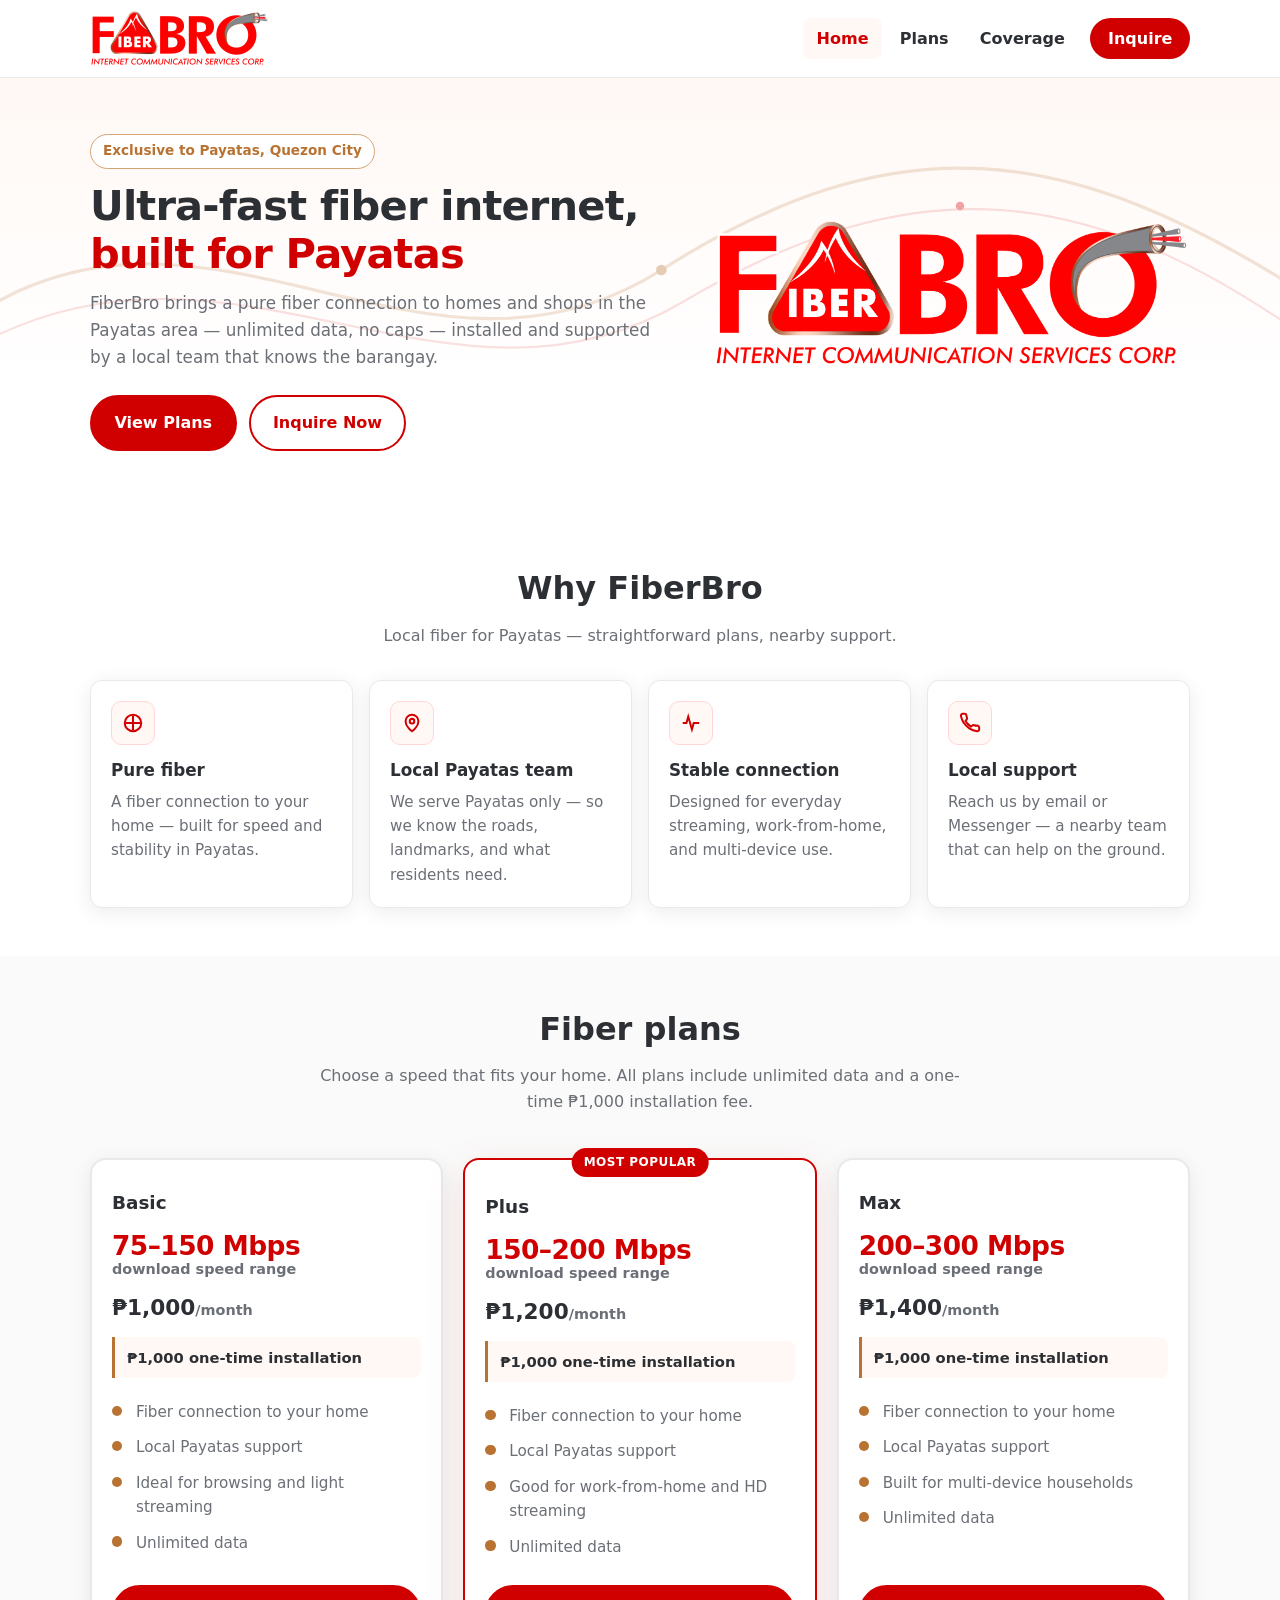
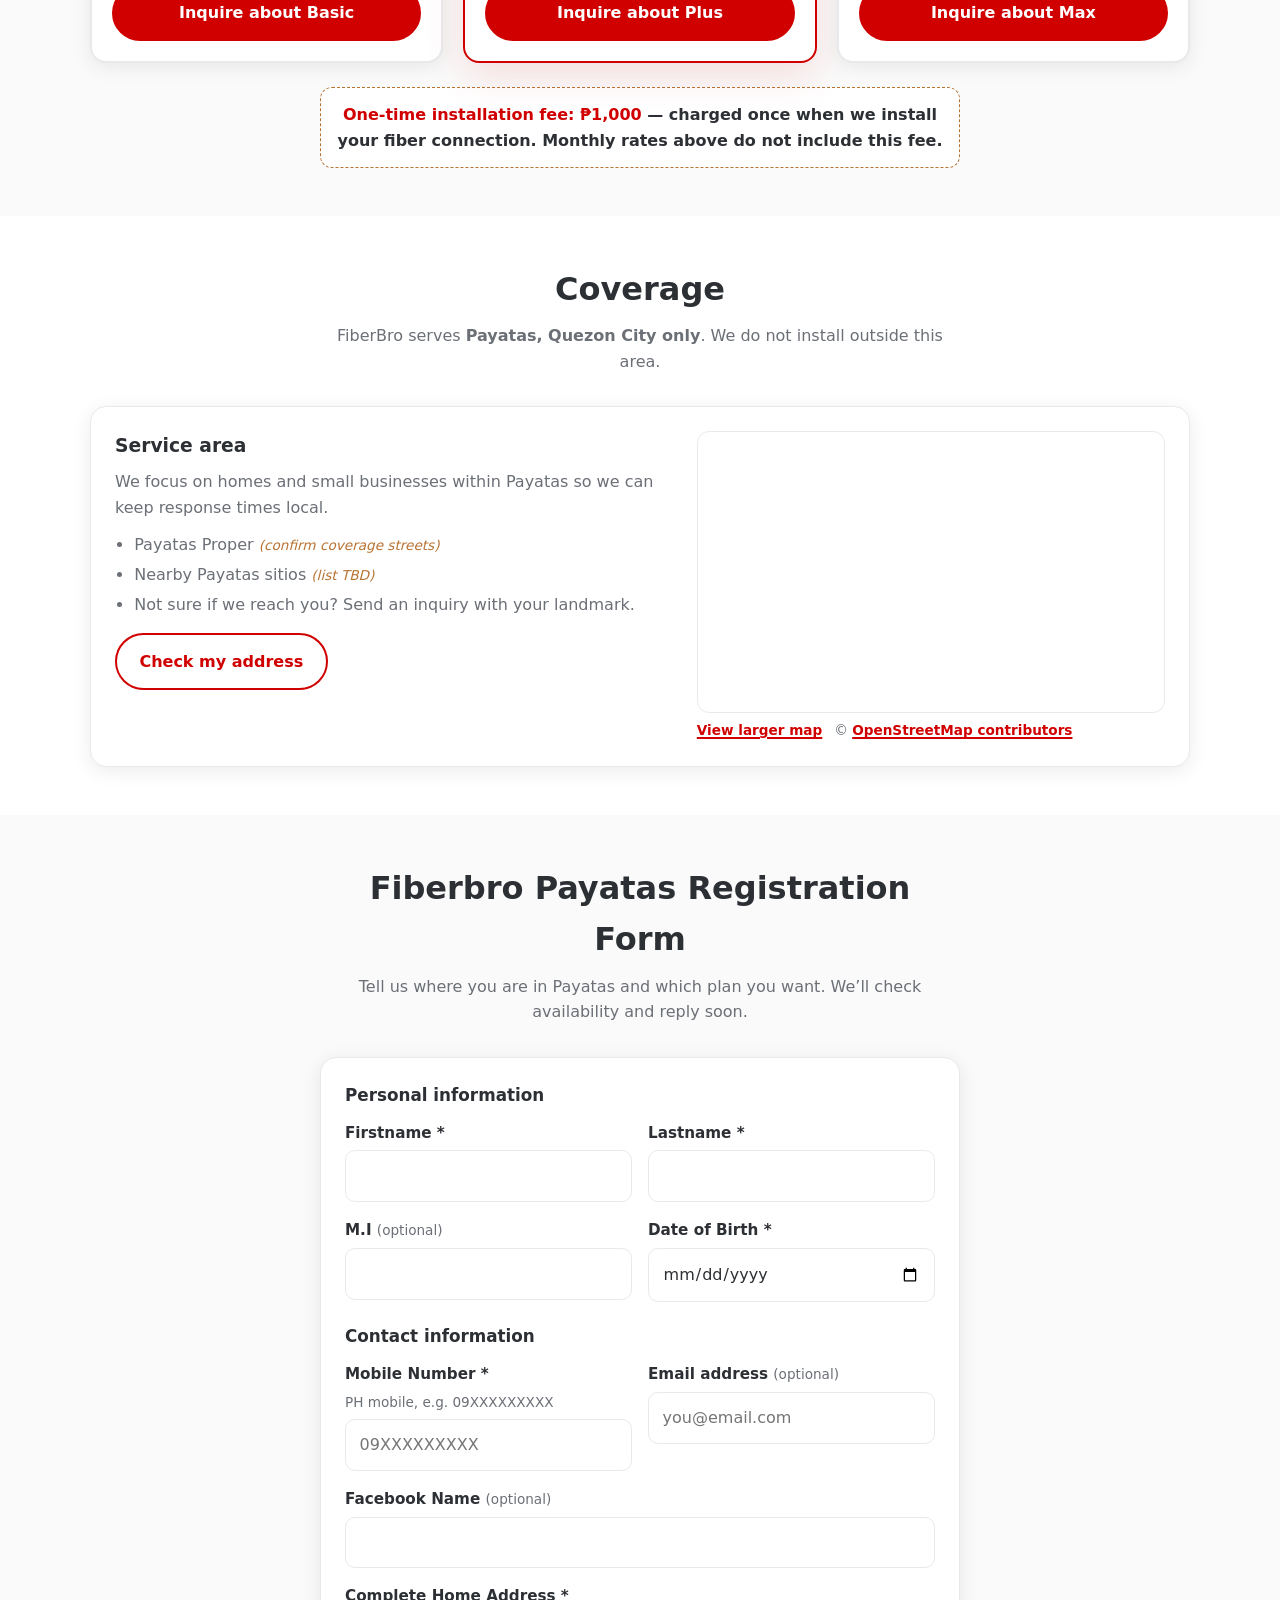
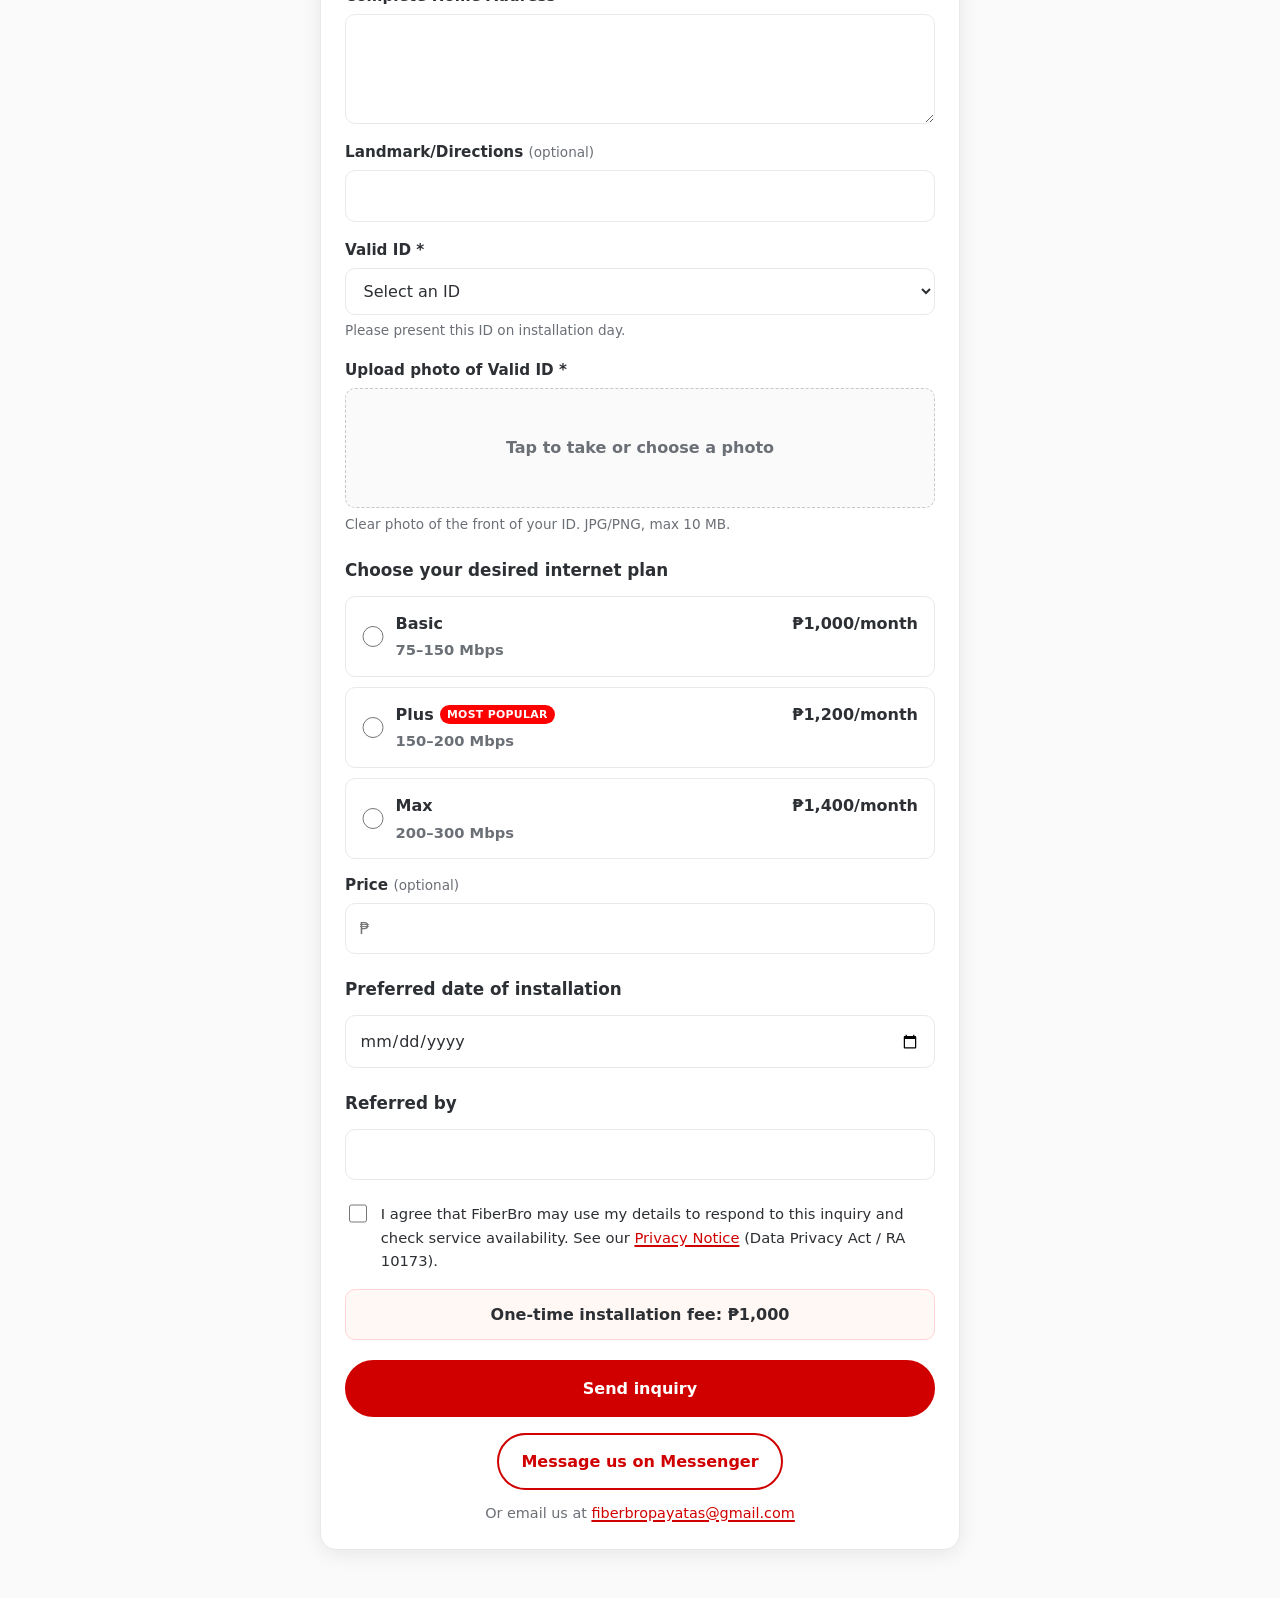
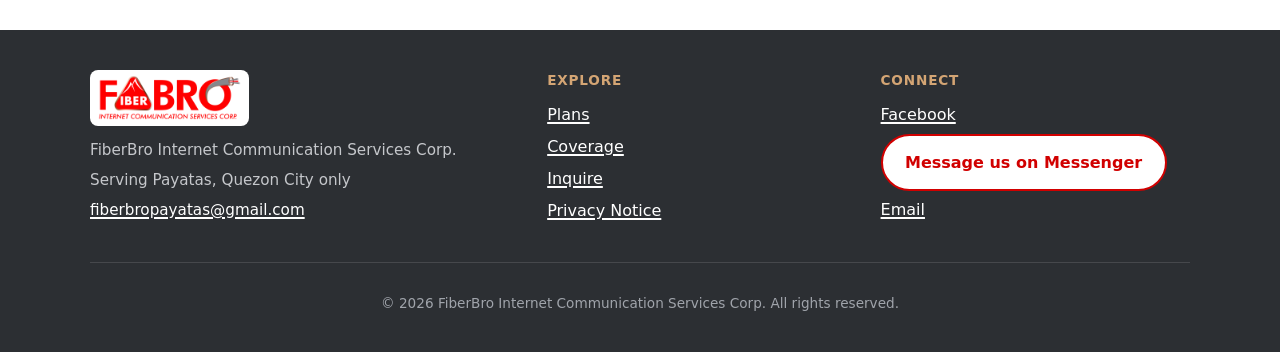
==== index.html @ 99648790 "Move change history to the bottom of the customer page Co-authored-by: fiberbropayatas <fiberbropaya" ====
<!DOCTYPE html>
<html lang="en">
<head>
  <meta charset="utf-8">
  <meta name="viewport" content="width=device-width, initial-scale=1">
  <title>FiberBro — Ultra-fast fiber internet for Payatas</title>
  <meta name="description" content="FiberBro Internet Communication Services Corp. brings fiber internet exclusively to Payatas, Quezon City. Plans from ₱1,000/month. Inquire today.">
  <meta name="theme-color" content="#D10000">
  <link rel="canonical" href="https://fiberbro.pages.dev/">
  <link rel="icon" href="/assets/img/favicon-32.png?v=20261106q" type="image/png" sizes="32x32">
  <link rel="icon" href="/assets/img/favicon-512.png?v=20261106q" type="image/png" sizes="512x512">
  <link rel="apple-touch-icon" href="/assets/img/apple-touch-icon.png?v=20261106q">

  <meta property="og:type" content="website">
  <meta property="og:site_name" content="FiberBro">
  <meta property="og:title" content="FiberBro — Ultra-fast fiber internet for Payatas">
  <meta property="og:description" content="Fiber internet exclusive to Payatas, Quezon City. Plans from ₱1,000/month plus ₱1,000 one-time installation.">
  <meta property="og:url" content="https://fiberbro.pages.dev/">
  <meta property="og:image" content="https://fiberbro.pages.dev/assets/img/og-image.png?v=20261106q">
  <meta property="og:locale" content="en_PH">
  <meta name="twitter:card" content="summary_large_image">
  <meta name="twitter:title" content="FiberBro — Fiber internet for Payatas">
  <meta name="twitter:description" content="Local fiber internet for Payatas, Quezon City. Inquire today.">
  <meta name="twitter:image" content="https://fiberbro.pages.dev/assets/img/og-image.png?v=20261106q">

  <link rel="stylesheet" href="/assets/css/styles.css?v=20261106q">

  <script type="application/ld+json">
  {
    "@context": "https://schema.org",
    "@type": "LocalBusiness",
    "name": "FiberBro Internet Communication Services Corp.",
    "alternateName": "FiberBro",
    "description": "Fiber internet provider exclusive to the Payatas area of Quezon City, Philippines.",
    "url": "https://fiberbro.pages.dev/",
    "email": "fiberbropayatas@gmail.com",
    "image": "https://fiberbro.pages.dev/assets/img/fiberbro-logo.png?v=20261106q",
    "areaServed": {
      "@type": "Place",
      "name": "Payatas, Quezon City, Philippines"
    },
    "address": {
      "@type": "PostalAddress",
      "addressLocality": "Payatas",
      "addressRegion": "Quezon City",
      "addressCountry": "PH"
    },
    "priceRange": "₱₱",
    "sameAs": [
      "https://www.facebook.com/721922910999905"
    ]
  }
  </script>
</head>
<body>
  <a class="skip-link" href="#main">Skip to content</a>

  <header class="site-header">
    <div class="container header-inner">
      <a class="logo-link" href="/" aria-label="FiberBro home">
        <picture>
          <source type="image/webp" srcset="/assets/img/fiberbro-logo-header.webp?v=20261106q">
          <img src="/assets/img/fiberbro-logo-header.png?v=20261106q" width="716" height="224" alt="FiberBro Internet Communication Services Corp.">
        </picture>
      </a>
      <button class="nav-toggle" type="button" aria-controls="site-nav" aria-expanded="false" aria-label="Open menu">
        <svg viewBox="0 0 24 24" fill="none" stroke="currentColor" stroke-width="2.5" aria-hidden="true">
          <path d="M4 6h16M4 12h16M4 18h16"/>
        </svg>
      </button>
      <nav class="site-nav" id="site-nav" aria-label="Primary">
        <ul>
          <li><a href="#home" aria-current="page">Home</a></li>
          <li><a href="#plans">Plans</a></li>
          <li><a href="#coverage">Coverage</a></li>
          <li><a class="nav-cta" href="#inquire">Inquire</a></li>
        </ul>
      </nav>
    </div>
  </header>

  <main id="main">
    <!-- HERO -->
    <section class="hero" id="home">
      <svg class="hero-fiber" viewBox="0 0 1200 400" preserveAspectRatio="none" aria-hidden="true">
        <path d="M-20 220 C 200 80, 400 320, 620 180 S 1000 60, 1220 200" fill="none" stroke="#B87333" stroke-width="3" opacity="0.55"/>
        <path d="M-20 250 C 220 120, 420 340, 640 210 S 1020 100, 1220 240" fill="none" stroke="#D10000" stroke-width="2" opacity="0.35"/>
        <circle cx="620" cy="180" r="5" fill="#B87333"/>
        <circle cx="900" cy="120" r="4" fill="#D10000"/>
      </svg>
      <div class="container hero-inner">
        <div class="hero-copy">
          <span class="badge-local">Exclusive to Payatas, Quezon City</span>
          <h1>Ultra-fast fiber internet, <span class="accent">built for Payatas</span></h1>
          <p class="hero-sub">FiberBro brings a pure fiber connection to homes and shops in the Payatas area — unlimited data, no caps — installed and supported by a local team that knows the barangay.</p>
          <div class="hero-actions">
            <a class="btn btn-primary" href="#plans">View Plans</a>
            <a class="btn btn-secondary" href="#inquire">Inquire Now</a>
          </div>
        </div>
        <div class="hero-brand">
          <picture>
            <source type="image/webp" srcset="/assets/img/fiberbro-logo.webp?v=20261106q">
            <img src="/assets/img/fiberbro-logo.png?v=20261106q" width="1600" height="501" alt="FiberBro Internet Communication Services Corp. logo">
          </picture>
        </div>
      </div>
    </section>

    <!-- WHY -->
    <section class="section" id="why" aria-labelledby="why-heading">
      <div class="container">
        <div class="section-head">
          <h2 id="why-heading">Why FiberBro</h2>
          <p>Local fiber for Payatas — straightforward plans, nearby support.</p>
        </div>
        <div class="why-grid">
          <article class="why-card">
            <div class="why-icon" aria-hidden="true">
              <svg width="22" height="22" viewBox="0 0 24 24" fill="none" stroke="currentColor" stroke-width="2.2"><path d="M4 12h16M12 4v16"/><circle cx="12" cy="12" r="9"/></svg>
            </div>
            <h3>Pure fiber</h3>
            <p>A fiber connection to your home — built for speed and stability in Payatas.</p>
          </article>
          <article class="why-card">
            <div class="why-icon" aria-hidden="true">
              <svg width="22" height="22" viewBox="0 0 24 24" fill="none" stroke="currentColor" stroke-width="2.2"><path d="M12 21s-7-4.5-7-11a7 7 0 0 1 14 0c0 6.5-7 11-7 11z"/><circle cx="12" cy="10" r="2.5"/></svg>
            </div>
            <h3>Local Payatas team</h3>
            <p>We serve Payatas only — so we know the roads, landmarks, and what residents need.</p>
          </article>
          <article class="why-card">
            <div class="why-icon" aria-hidden="true">
              <svg width="22" height="22" viewBox="0 0 24 24" fill="none" stroke="currentColor" stroke-width="2.2"><path d="M3 12h4l2-7 4 14 2-7h6"/></svg>
            </div>
            <h3>Stable connection</h3>
            <p>Designed for everyday streaming, work-from-home, and multi-device use.</p>
          </article>
          <article class="why-card">
            <div class="why-icon" aria-hidden="true">
              <svg width="22" height="22" viewBox="0 0 24 24" fill="none" stroke="currentColor" stroke-width="2.2"><path d="M22 16.9v2a2 2 0 0 1-2.2 2 19.8 19.8 0 0 1-8.6-3.1 19.5 19.5 0 0 1-6-6A19.8 19.8 0 0 1 2.1 4.2 2 2 0 0 1 4.1 2h2a2 2 0 0 1 2 1.7c.1.9.3 1.8.6 2.6a2 2 0 0 1-.5 2.1L7.1 9.9a16 16 0 0 0 6 6l1.5-1.1a2 2 0 0 1 2.1-.4c.8.3 1.7.5 2.6.6A2 2 0 0 1 22 16.9z"/></svg>
            </div>
            <h3>Local support</h3>
            <p>Reach us by email or Messenger — a nearby team that can help on the ground.</p>
          </article>
        </div>
      </div>
    </section>

    <!-- PLANS -->
    <section class="section section-alt" id="plans" aria-labelledby="plans-heading">
      <div class="container">
        <div class="section-head">
          <h2 id="plans-heading">Fiber plans</h2>
          <p>Choose a speed that fits your home. All plans include unlimited data and a one-time ₱1,000 installation fee.</p>
        </div>
        <div class="plans-grid" id="plans-grid">
          <!-- Filled by assets/js/main.js from the PLANS config block -->
          <noscript>
            <article class="plan-card">
              <h3 class="plan-name">Basic</h3>
              <p class="plan-speed">75–150 Mbps</p>
              <p class="plan-price">₱1,000<small>/month</small></p>
              <p class="plan-install">₱1,000 one-time installation</p>
              <ul class="plan-features"><li>Unlimited data</li></ul>
            </article>
            <article class="plan-card popular">
              <span class="plan-badge">Most Popular</span>
              <h3 class="plan-name">Plus</h3>
              <p class="plan-speed">150–200 Mbps</p>
              <p class="plan-price">₱1,200<small>/month</small></p>
              <p class="plan-install">₱1,000 one-time installation</p>
              <ul class="plan-features"><li>Unlimited data</li></ul>
            </article>
            <article class="plan-card">
              <h3 class="plan-name">Max</h3>
              <p class="plan-speed">200–300 Mbps</p>
              <p class="plan-price">₱1,400<small>/month</small></p>
              <p class="plan-install">₱1,000 one-time installation</p>
              <ul class="plan-features"><li>Unlimited data</li></ul>
            </article>
          </noscript>
        </div>
        <p class="plans-note">
          <strong>One-time installation fee: ₱1,000</strong> — charged once when we install your fiber connection. Monthly rates above do not include this fee.
        </p>
      </div>
    </section>

    <!-- COVERAGE -->
    <section class="section" id="coverage" aria-labelledby="coverage-heading">
      <div class="container">
        <div class="section-head">
          <h2 id="coverage-heading">Coverage</h2>
          <p>FiberBro serves <strong>Payatas, Quezon City only</strong>. We do not install outside this area.</p>
        </div>
        <div class="coverage-box">
          <div>
            <h3 style="margin:0 0 0.5rem;font-weight:800;">Service area</h3>
            <p style="margin:0;color:var(--gray);">We focus on homes and small businesses within Payatas so we can keep response times local.</p>
            <ul class="area-list">
              <!-- TODO(owner): replace with confirmed sitios / streets / landmarks -->
              <li>Payatas Proper <span class="todo-note">(confirm coverage streets)</span></li>
              <li>Nearby Payatas sitios <span class="todo-note">(list TBD)</span></li>
              <li>Not sure if we reach you? Send an inquiry with your landmark.</li>
            </ul>
            <p style="margin:1rem 0 0;"><a class="btn btn-secondary" href="#inquire">Check my address</a></p>
          </div>
          <figure class="coverage-map">
            <div class="coverage-map-frame">
              <iframe
                title="Map of Payatas, Quezon City"
                src="https://www.openstreetmap.org/export/embed.html?bbox=121.085%2C14.690%2C121.125%2C14.730&layer=mapnik&marker=14.710%2C121.105"
                loading="lazy"
                referrerpolicy="no-referrer-when-downgrade"></iframe>
            </div>
            <figcaption>
              <a href="https://www.openstreetmap.org/?mlat=14.710&mlon=121.105#map=15/14.710/121.105" target="_blank" rel="noopener">View larger map</a>
              <span>© <a href="https://www.openstreetmap.org/copyright" target="_blank" rel="noopener">OpenStreetMap contributors</a></span>
            </figcaption>
          </figure>
        </div>
      </div>
    </section>

    <!-- INQUIRE -->
    <section class="section section-alt inquire" id="inquire" aria-labelledby="inquire-heading">
      <div class="container">
        <div class="section-head">
          <h2 id="inquire-heading">Fiberbro Payatas Registration Form</h2>
          <p>Tell us where you are in Payatas and which plan you want. We’ll check availability and reply soon.</p>
        </div>
        <div class="form-card">
          <form id="inquiry-form" action="https://script.google.com/macros/s/AKfycbwY9a5oRCCG_ztClnLn6Ku4N1fawzALZQV2_Q4sDhUvzRsw-Ha6EFGnObvB1Zu9SpQLBA/exec" method="POST">
            <input type="hidden" name="installation_fee" id="installation_fee" value="₱1,000 one-time">

            <div class="form-section">
              <h3>Personal information</h3>
              <div class="form-grid two">
                <div class="field">
                  <label for="firstName">Firstname <span aria-hidden="true">*</span></label>
                  <input id="firstName" name="firstName" type="text" required autocomplete="given-name">
                </div>
                <div class="field">
                  <label for="lastName">Lastname <span aria-hidden="true">*</span></label>
                  <input id="lastName" name="lastName" type="text" required autocomplete="family-name">
                </div>
                <div class="field">
                  <label for="middleInitial">M.I <span class="hint">(optional)</span></label>
                  <input id="middleInitial" name="middleInitial" type="text" maxlength="2" autocomplete="additional-name">
                </div>
                <div class="field">
                  <label for="birthDate">Date of Birth <span aria-hidden="true">*</span></label>
                  <input id="birthDate" name="birthDate" type="date" required autocomplete="bday">
                </div>
              </div>
            </div>

            <div class="form-section">
              <h3>Contact information</h3>
              <div class="form-grid">
                <div class="form-grid two">
                  <div class="field">
                    <label for="phone">Mobile Number <span aria-hidden="true">*</span></label>
                    <span class="hint" id="mobile-hint">PH mobile, e.g. 09XXXXXXXXX</span>
                    <input id="phone" name="phone" type="tel" required inputmode="tel"
                           autocomplete="tel-national" placeholder="09XXXXXXXXX"
                           pattern="^09\d{9}$" aria-describedby="mobile-hint">
                  </div>
                  <div class="field">
                    <label for="email">Email address <span class="hint">(optional)</span></label>
                    <input id="email" name="email" type="email" autocomplete="email" placeholder="you@email.com">
                  </div>
                </div>
                <div class="field">
                  <label for="facebookName">Facebook Name <span class="hint">(optional)</span></label>
                  <input id="facebookName" name="facebookName" type="text" autocomplete="off">
                </div>
                <div class="field">
                  <label for="address">Complete Home Address <span aria-hidden="true">*</span></label>
                  <textarea id="address" name="address" required autocomplete="street-address"></textarea>
                </div>
                <div class="field">
                  <label for="landmark">Landmark/Directions <span class="hint">(optional)</span></label>
                  <input id="landmark" name="landmark" type="text">
                </div>
                <div class="field">
                  <label for="validId">Valid ID <span aria-hidden="true">*</span></label>
                  <select id="validId" name="validId" required aria-describedby="valid-id-note">
                    <option value="" selected>Select an ID</option>
                    <option>UMID</option>
                    <option>Driver's License</option>
                    <option>Passport</option>
                    <option>PhilSys National ID</option>
                    <option>Postal ID</option>
                    <option>Voter's ID</option>
                    <option>PRC ID</option>
                    <option>SSS ID</option>
                    <option>Senior Citizen ID</option>
                    <option>Other</option>
                  </select>
                  <span class="hint" id="valid-id-note">Please present this ID on installation day.</span>
                </div>
                <div class="field">
                  <label for="idPhoto">Upload photo of Valid ID <span aria-hidden="true">*</span></label>
                  <div class="id-drop" id="id-drop">
                    <input id="idPhoto" name="idPhoto" type="file" accept="image/*" capture="environment" required aria-describedby="id-photo-note">
                    <span class="id-drop-empty">Tap to take or choose a photo</span>
                    <span class="id-drop-picked" id="id-photo-picked" hidden>
                      <img id="id-photo-preview" alt="Preview of your valid ID" width="72" height="72">
                      <button type="button" class="id-upload-change" id="id-photo-change">Change</button>
                    </span>
                  </div>
                  <span class="hint" id="id-photo-note">Clear photo of the front of your ID. JPG/PNG, max 10 MB.</span>
                </div>
              </div>
            </div>

            <div class="form-section">
              <h3 id="plan-legend">Choose your desired internet plan</h3>
              <div class="plan-options" role="radiogroup" aria-labelledby="plan-legend">
                <label class="plan-option">
                  <input type="radio" name="plan" value="75–150 Mbps ₱1,000/month" data-plan-id="basic" required>
                  <span class="plan-option-copy">
                    <span class="plan-option-top">
                      <span class="plan-option-name">Basic</span>
                      <span class="plan-option-price">₱1,000/month</span>
                    </span>
                    <span class="plan-option-speed">75–150 Mbps</span>
                  </span>
                </label>
                <label class="plan-option">
                  <input type="radio" name="plan" value="150–200 Mbps ₱1,200/month" data-plan-id="plus" required>
                  <span class="plan-option-copy">
                    <span class="plan-option-top">
                      <span class="plan-option-name">Plus <span class="plan-option-tag">Most Popular</span></span>
                      <span class="plan-option-price">₱1,200/month</span>
                    </span>
                    <span class="plan-option-speed">150–200 Mbps</span>
                  </span>
                </label>
                <label class="plan-option">
                  <input type="radio" name="plan" value="200–300 Mbps ₱1,400/month" data-plan-id="max" required>
                  <span class="plan-option-copy">
                    <span class="plan-option-top">
                      <span class="plan-option-name">Max</span>
                      <span class="plan-option-price">₱1,400/month</span>
                    </span>
                    <span class="plan-option-speed">200–300 Mbps</span>
                  </span>
                </label>
              </div>
              <div class="form-grid" style="margin-top:0.85rem;">
                <div class="field">
                  <label for="price">Price <span class="hint">(optional)</span></label>
                  <input id="price" name="price" type="number" min="0" step="0.01" placeholder="₱" inputmode="decimal">
                </div>
              </div>
            </div>

            <div class="form-section">
              <h3 id="install-date-legend">Preferred date of installation</h3>
              <div class="field">
                <input id="installDate" name="installDate" type="date" required aria-labelledby="install-date-legend">
              </div>
            </div>

            <div class="form-section">
              <h3 id="referred-by-legend">Referred by</h3>
              <div class="field">
                <input id="referredBy" name="referredBy" type="text" aria-labelledby="referred-by-legend">
              </div>
            </div>

            <div class="consent">
              <input id="consent" name="consent" type="checkbox" value="yes" required>
              <label for="consent">
                I agree that FiberBro may use my details to respond to this inquiry and check service availability.
                See our <a href="/privacy.html">Privacy Notice</a> (Data Privacy Act / RA 10173).
              </label>
            </div>

            <p class="install-fee-note" style="margin-top:1rem;">One-time installation fee: ₱1,000</p>

            <div style="margin-top:1.25rem;">
              <button class="btn btn-primary btn-block" type="submit">Send inquiry</button>
            </div>
            <div id="form-status" class="form-status" role="status" tabindex="-1" hidden></div>
          </form>
          <p style="margin:1rem 0 0;text-align:center;">
            <a class="btn btn-secondary" href="https://m.me/721922910999905" target="_blank" rel="noopener">Message us on Messenger</a>
          </p>
          <p style="margin:0.75rem 0 0;text-align:center;color:var(--gray);font-size:0.9rem;">
            Or email us at <a href="mailto:fiberbropayatas@gmail.com">fiberbropayatas@gmail.com</a>
          </p>
        </div>
      </div>
    </section>
  </main>

  <footer class="site-footer">
    <div class="container footer-grid">
      <div class="footer-brand">
        <picture>
          <source type="image/webp" srcset="/assets/img/fiberbro-logo-header.webp?v=20261106q">
          <img src="/assets/img/fiberbro-logo-header.png?v=20261106q" width="716" height="224" alt="FiberBro">
        </picture>
        <p>FiberBro Internet Communication Services Corp.</p>
        <p>Serving Payatas, Quezon City only</p>
        <p><a href="mailto:fiberbropayatas@gmail.com">fiberbropayatas@gmail.com</a></p>
      </div>
      <div class="footer-col">
        <h3>Explore</h3>
        <ul>
          <li><a href="#plans">Plans</a></li>
          <li><a href="#coverage">Coverage</a></li>
          <li><a href="#inquire">Inquire</a></li>
          <li><a href="/privacy.html">Privacy Notice</a></li>
        </ul>
      </div>
      <div class="footer-col">
        <h3>Connect</h3>
        <ul>
          <li><a href="https://www.facebook.com/721922910999905" target="_blank" rel="noopener">Facebook</a></li>
          <li><a class="btn btn-secondary" href="https://m.me/721922910999905" target="_blank" rel="noopener">Message us on Messenger</a></li>
          <li><a href="mailto:fiberbropayatas@gmail.com">Email</a></li>
        </ul>
      </div>
    </div>
    <div class="container footer-bottom">
      <p>© <span id="year">2026</span> FiberBro Internet Communication Services Corp. All rights reserved.</p>
    </div>
  </footer>

  <script src="/admin/config.js?v=20261106q"></script>
  <script src="/assets/js/main.js?v=20261106q" defer></script>
</body>
</html>
---- assets/css/styles.css ----
/* FiberBro — brand styles (mobile-first) */
:root {
  --red: #FF0000;
  --red-deep: #D10000;
  --red-dark: #A80000;
  --copper: #B87333;
  --copper-light: #D4A574;
  --gray: #6B6F76;
  --gray-light: #E8E9EB;
  --gray-dark: #2C2F33;
  --bg: #FFFFFF;
  --bg-soft: #FAFAFA;
  --bg-warm: #FFF8F5;
  --focus: #D10000;
  --radius: 12px;
  --shadow: 0 4px 20px rgba(0, 0, 0, 0.08);
  --shadow-lg: 0 12px 40px rgba(209, 0, 0, 0.12);
  --font: "Segoe UI", system-ui, -apple-system, BlinkMacSystemFont, "Helvetica Neue", Arial, sans-serif;
  --max: 1100px;
  --header-h: 72px;
}

*, *::before, *::after { box-sizing: border-box; }
html { scroll-behavior: smooth; }
@media (prefers-reduced-motion: reduce) {
  html { scroll-behavior: auto; }
  *, *::before, *::after { animation-duration: 0.01ms !important; transition-duration: 0.01ms !important; }
}

body {
  margin: 0;
  font-family: var(--font);
  font-size: 1rem;
  line-height: 1.6;
  color: var(--gray-dark);
  background: var(--bg);
  -webkit-font-smoothing: antialiased;
}

img { max-width: 100%; height: auto; display: block; }
a { color: var(--red-deep); text-decoration-thickness: 1.5px; text-underline-offset: 2px; }
a:hover { color: var(--red-dark); }
a:focus-visible, button:focus-visible, input:focus-visible, select:focus-visible, textarea:focus-visible {
  outline: 3px solid var(--focus);
  outline-offset: 2px;
}

.skip-link {
  position: absolute;
  left: -9999px;
  top: 0;
  background: var(--red-deep);
  color: #fff;
  padding: 0.75rem 1rem;
  z-index: 1000;
}
.skip-link:focus { left: 0.5rem; top: 0.5rem; }

.container {
  width: min(100% - 2rem, var(--max));
  margin-inline: auto;
}

/* Header */
.site-header {
  position: sticky;
  top: 0;
  z-index: 100;
  background: rgba(255, 255, 255, 0.95);
  backdrop-filter: blur(8px);
  border-bottom: 1px solid var(--gray-light);
  min-height: var(--header-h);
}
.header-inner {
  display: flex;
  align-items: center;
  justify-content: space-between;
  gap: 1rem;
  padding: 0.65rem 0;
}
.logo-link { display: flex; align-items: center; text-decoration: none; }
.logo-link img { height: 48px; width: auto; }
.nav-toggle {
  display: inline-flex;
  align-items: center;
  justify-content: center;
  width: 44px;
  height: 44px;
  border: 2px solid var(--gray-light);
  border-radius: 8px;
  background: #fff;
  cursor: pointer;
  color: var(--gray-dark);
}
.nav-toggle[aria-expanded="true"] { border-color: var(--red-deep); color: var(--red-deep); }
.nav-toggle svg { width: 22px; height: 22px; }
.site-nav {
  display: none;
  position: absolute;
  left: 0;
  right: 0;
  top: 100%;
  background: #fff;
  border-bottom: 1px solid var(--gray-light);
  box-shadow: var(--shadow);
  padding: 0.75rem 1rem 1rem;
}
.site-nav.is-open { display: block; }
.site-nav ul {
  list-style: none;
  margin: 0;
  padding: 0;
  display: flex;
  flex-direction: column;
  gap: 0.25rem;
}
.site-nav a {
  display: block;
  padding: 0.75rem 1rem;
  color: var(--gray-dark);
  text-decoration: none;
  font-weight: 600;
  border-radius: 8px;
}
.site-nav a:hover, .site-nav a[aria-current="page"] {
  background: var(--bg-warm);
  color: var(--red-deep);
}
.nav-cta {
  background: var(--red-deep) !important;
  color: #fff !important;
  text-align: center;
  margin-top: 0.35rem;
}
.nav-cta:hover { background: var(--red-dark) !important; }

@media (min-width: 768px) {
  .nav-toggle { display: none; }
  .site-nav {
    display: block;
    position: static;
    box-shadow: none;
    border: none;
    padding: 0;
    background: transparent;
  }
  .site-nav ul {
    flex-direction: row;
    align-items: center;
    gap: 0.25rem;
  }
  .site-nav a { padding: 0.5rem 0.85rem; }
  .nav-cta { margin-top: 0; margin-left: 0.5rem; padding-inline: 1.1rem !important; border-radius: 999px !important; }
  .logo-link img { height: 56px; }
}

/* Buttons */
.btn {
  display: inline-flex;
  align-items: center;
  justify-content: center;
  gap: 0.4rem;
  padding: 0.85rem 1.4rem;
  font: inherit;
  font-weight: 700;
  border-radius: 999px;
  border: 2px solid transparent;
  cursor: pointer;
  text-decoration: none;
  transition: background 0.15s, color 0.15s, border-color 0.15s, transform 0.15s;
}
.btn:active { transform: translateY(1px); }
.btn-primary {
  background: var(--red-deep);
  color: #fff;
  border-color: var(--red-deep);
}
.btn-primary:hover { background: var(--red-dark); border-color: var(--red-dark); color: #fff; }
.btn-secondary {
  background: #fff;
  color: var(--red-deep);
  border-color: var(--red-deep);
}
.btn-secondary:hover { background: var(--bg-warm); color: var(--red-dark); }
.btn-block { width: 100%; }

/* Hero */
.hero {
  position: relative;
  padding: 2.5rem 0 3rem;
  background:
    linear-gradient(180deg, var(--bg-warm) 0%, #fff 70%);
  overflow: hidden;
}
.hero-fiber {
  position: absolute;
  inset: 0;
  pointer-events: none;
  opacity: 0.35;
}
.hero-inner {
  position: relative;
  display: grid;
  gap: 1.75rem;
  align-items: center;
}
.hero-brand {
  max-width: 420px;
  margin-inline: auto;
}
.hero-copy h1 {
  margin: 0 0 0.75rem;
  font-size: clamp(1.75rem, 5vw, 2.6rem);
  line-height: 1.15;
  font-weight: 800;
  color: var(--gray-dark);
  letter-spacing: -0.02em;
}
.hero-copy h1 .accent { color: var(--red-deep); }
.hero-sub {
  margin: 0 0 1.5rem;
  font-size: 1.05rem;
  color: var(--gray);
  max-width: 36rem;
}
.hero-actions {
  display: flex;
  flex-wrap: wrap;
  gap: 0.75rem;
}
.badge-local {
  display: inline-flex;
  align-items: center;
  gap: 0.4rem;
  margin-bottom: 0.85rem;
  padding: 0.35rem 0.75rem;
  background: #fff;
  border: 1px solid var(--copper-light);
  color: var(--copper);
  border-radius: 999px;
  font-size: 0.85rem;
  font-weight: 700;
}
@media (min-width: 860px) {
  .hero { padding: 3.5rem 0 4rem; }
  .hero-inner { grid-template-columns: 1.1fr 0.9fr; gap: 2.5rem; }
  .hero-brand { margin: 0; max-width: none; }
}

/* Why */
.section { padding: 3rem 0; }
.section-alt { background: var(--bg-soft); }
.section-head {
  text-align: center;
  max-width: 40rem;
  margin: 0 auto 2rem;
}
.section-head h2 {
  margin: 0 0 0.5rem;
  font-size: clamp(1.5rem, 3.5vw, 2rem);
  font-weight: 800;
  color: var(--gray-dark);
}
.section-head p { margin: 0; color: var(--gray); }
.why-grid {
  display: grid;
  gap: 1rem;
  grid-template-columns: 1fr;
}
@media (min-width: 640px) { .why-grid { grid-template-columns: 1fr 1fr; } }
@media (min-width: 900px) { .why-grid { grid-template-columns: repeat(4, 1fr); } }
.why-card {
  background: #fff;
  border: 1px solid var(--gray-light);
  border-radius: var(--radius);
  padding: 1.25rem;
  box-shadow: var(--shadow);
}
.why-icon {
  width: 44px;
  height: 44px;
  border-radius: 10px;
  background: var(--bg-warm);
  color: var(--red-deep);
  display: grid;
  place-items: center;
  margin-bottom: 0.75rem;
  border: 1px solid #ffd5d5;
}
.why-card h3 {
  margin: 0 0 0.35rem;
  font-size: 1.05rem;
  font-weight: 800;
}
.why-card p { margin: 0; color: var(--gray); font-size: 0.95rem; }

/* Plans */
.plans-grid {
  display: grid;
  gap: 1.25rem;
  grid-template-columns: 1fr;
  padding-top: 0.75rem;
}
@media (min-width: 760px) { .plans-grid { grid-template-columns: repeat(3, 1fr); align-items: stretch; } }
.plan-card {
  position: relative;
  background: #fff;
  border: 2px solid var(--gray-light);
  border-radius: 16px;
  padding: 1.5rem 1.25rem 1.25rem;
  display: flex;
  flex-direction: column;
  gap: 0.75rem;
  box-shadow: var(--shadow);
}
.plan-card.popular {
  border-color: var(--red-deep);
  box-shadow: var(--shadow-lg);
  padding-top: 1.75rem;
}
.plan-badge {
  position: absolute;
  top: -12px;
  left: 50%;
  transform: translateX(-50%);
  background: var(--red-deep);
  color: #fff;
  font-size: 0.75rem;
  font-weight: 800;
  letter-spacing: 0.04em;
  text-transform: uppercase;
  padding: 0.3rem 0.75rem;
  border-radius: 999px;
  white-space: nowrap;
}
.plan-name {
  margin: 0.25rem 0 0;
  font-size: 1.15rem;
  font-weight: 800;
  color: var(--gray-dark);
}
.plan-speed {
  margin: 0;
  font-size: 1.65rem;
  font-weight: 900;
  color: var(--red-deep);
  letter-spacing: -0.02em;
  line-height: 1.2;
}
.plan-speed span { display: block; font-size: 0.9rem; font-weight: 600; color: var(--gray); letter-spacing: 0; }
.plan-price {
  margin: 0;
  font-size: 1.35rem;
  font-weight: 800;
}
.plan-price small { font-size: 0.9rem; font-weight: 600; color: var(--gray); }
.plan-install {
  margin: 0;
  padding: 0.55rem 0.75rem;
  background: var(--bg-warm);
  border-left: 3px solid var(--copper);
  border-radius: 0 8px 8px 0;
  font-size: 0.92rem;
  font-weight: 700;
  color: var(--gray-dark);
}
.plan-features {
  margin: 0.25rem 0 0.5rem;
  padding: 0;
  list-style: none;
  flex: 1;
}
.plan-features li {
  position: relative;
  padding: 0.35rem 0 0.35rem 1.5rem;
  color: var(--gray);
  font-size: 0.95rem;
}
.plan-features li::before {
  content: "";
  position: absolute;
  left: 0;
  top: 0.7rem;
  width: 0.65rem;
  height: 0.65rem;
  border-radius: 50%;
  background: var(--copper);
}
.plans-note {
  margin: 1.5rem auto 0;
  max-width: 40rem;
  text-align: center;
  padding: 0.85rem 1rem;
  background: #fff;
  border: 1px dashed var(--copper);
  border-radius: var(--radius);
  color: var(--gray-dark);
  font-weight: 600;
}
.plans-note strong { color: var(--red-deep); }

/* Coverage */
.coverage-box {
  background: #fff;
  border: 1px solid var(--gray-light);
  border-radius: 16px;
  padding: 1.5rem;
  box-shadow: var(--shadow);
  display: grid;
  gap: 1.25rem;
}
@media (min-width: 720px) {
  .coverage-box { grid-template-columns: 1.2fr 1fr; align-items: start; }
}
.coverage-map { margin: 0; }
.coverage-map-frame {
  min-height: 240px;
  border-radius: 12px;
  border: 1px solid var(--gray-light);
  overflow: hidden;
}
.coverage-map iframe {
  display: block;
  width: 100%;
  height: 240px;
  min-height: 240px;
  border: 0;
}
@media (min-width: 720px) {
  .coverage-map-frame { min-height: 280px; }
  .coverage-map iframe { height: 280px; min-height: 280px; }
}
.coverage-map figcaption {
  display: flex;
  flex-wrap: wrap;
  gap: 0.35rem 0.75rem;
  margin-top: 0.45rem;
  font-size: 0.85rem;
  color: var(--gray);
}
.coverage-map figcaption a { font-weight: 600; }
.area-list {
  margin: 0.75rem 0 0;
  padding-left: 1.2rem;
  color: var(--gray);
}
.area-list li { margin: 0.25rem 0; }
.todo-note {
  font-size: 0.85rem;
  color: var(--copper);
  font-style: italic;
}

/* Form */
.inquire {
  scroll-margin-top: calc(var(--header-h) + 1rem);
}
.form-card {
  background: #fff;
  border: 1px solid var(--gray-light);
  border-radius: 16px;
  padding: 1.5rem;
  box-shadow: var(--shadow);
  max-width: 640px;
  margin-inline: auto;
}
.form-grid {
  display: grid;
  gap: 1rem;
}
@media (min-width: 560px) {
  .form-grid.two { grid-template-columns: 1fr 1fr; }
}
.field { display: flex; flex-direction: column; gap: 0.35rem; }
.field label { font-weight: 700; font-size: 0.95rem; }
.field .hint { font-size: 0.85rem; color: var(--gray); font-weight: 400; }
.field input, .field select, .field textarea {
  font: inherit;
  padding: 0.75rem 0.85rem;
  border: 1.5px solid var(--gray-light);
  border-radius: 10px;
  background: #fff;
  color: var(--gray-dark);
  width: 100%;
}
.field input:hover, .field select:hover, .field textarea:hover { border-color: #c5c7cb; }
.field textarea { min-height: 110px; resize: vertical; }
.form-section { margin: 0 0 1.35rem; }
.form-section h3 {
  margin: 0 0 0.75rem;
  font-size: 1.05rem;
  font-weight: 800;
}
.plan-options {
  display: flex;
  flex-direction: column;
  gap: 10px;
  width: 100%;
}
.plan-option {
  display: flex;
  align-items: center;
  gap: 12px;
  width: 100%;
  margin: 0;
  padding: 14px 16px;
  border: 1.5px solid var(--gray-light);
  border-radius: 10px;
  background: #fff;
  cursor: pointer;
  font-weight: 600;
}
.plan-option input {
  width: 1.35rem;
  height: 1.35rem;
  margin: 0;
  accent-color: #FF0000;
  flex-shrink: 0;
}
.plan-option-copy {
  flex: 1;
  min-width: 0;
  display: flex;
  flex-direction: column;
  gap: 2px;
}
.plan-option-top {
  display: flex;
  align-items: flex-start;
  justify-content: space-between;
  gap: 8px;
}
.plan-option-name {
  display: flex;
  flex-wrap: wrap;
  align-items: center;
  gap: 6px;
  min-width: 0;
  font-weight: 800;
}
.plan-option-price {
  flex: 0 0 auto;
  margin-left: auto;
  font-weight: 800;
  white-space: nowrap;
}
.plan-option-speed {
  display: block;
  color: var(--gray);
  font-size: 0.92rem;
  font-weight: 600;
  white-space: nowrap;
}
.plan-option-tag {
  display: inline-block;
  background: #FF0000;
  color: #fff;
  font-size: 0.68rem;
  font-weight: 800;
  letter-spacing: 0.03em;
  line-height: 1.3;
  text-transform: uppercase;
  padding: 0.15rem 0.45rem;
  border-radius: 999px;
  white-space: nowrap;
}
.plan-option:has(input:checked) {
  border-color: #FF0000;
  background: #fff1f1;
}
.plan-option:has(input:focus-visible) {
  outline: 2px solid #FF0000;
  outline-offset: 2px;
}
.id-drop {
  position: relative;
  display: flex;
  align-items: center;
  justify-content: center;
  min-height: 7.5rem;
  padding: 0.85rem;
  border: 1.5px dashed #c5c7cb;
  border-radius: 10px;
  background: var(--bg-soft);
  text-align: center;
}
.id-drop:hover { border-color: var(--red); }
.field .id-drop input[type="file"] {
  position: absolute;
  inset: 0;
  width: 100%;
  height: 100%;
  margin: 0;
  padding: 0;
  border: 0;
  border-radius: 0;
  background: transparent;
  opacity: 0;
  cursor: pointer;
}
.id-drop.has-file input[type="file"] { pointer-events: none; }
.id-drop-empty {
  color: var(--gray);
  font-weight: 600;
  pointer-events: none;
}
.id-drop.has-file .id-drop-empty { display: none; }
.id-drop-picked {
  display: flex;
  align-items: center;
  gap: 0.85rem;
  width: 100%;
  position: relative;
  z-index: 1;
}
.id-drop-picked[hidden] { display: none !important; }
.id-drop-picked img {
  width: 72px;
  height: 72px;
  object-fit: cover;
  border-radius: 8px;
  border: 1px solid var(--gray-light);
  background: #fff;
  flex-shrink: 0;
}
.id-upload-change {
  font: inherit;
  font-weight: 700;
  color: var(--red-deep);
  background: none;
  border: 0;
  padding: 0;
  cursor: pointer;
  text-decoration: underline;
}
.consent {
  display: flex;
  gap: 0.65rem;
  align-items: flex-start;
  font-size: 0.92rem;
}
.consent input {
  width: 1.15rem;
  height: 1.15rem;
  margin-top: 0.15rem;
  accent-color: var(--red-deep);
  flex-shrink: 0;
}
.install-fee-note {
  margin: 0.25rem 0 0;
  padding: 0.75rem 0.9rem;
  background: var(--bg-warm);
  border: 1px solid #ffd5d5;
  border-radius: 10px;
  font-weight: 700;
  color: var(--gray-dark);
  text-align: center;
}
.hp-field {
  position: absolute !important;
  left: -9999px !important;
  width: 1px !important;
  height: 1px !important;
  overflow: hidden !important;
}
.form-status {
  margin-top: 1rem;
  padding: 0.85rem 1rem;
  border-radius: 10px;
  font-weight: 600;
  display: none;
}
.form-status.is-success { display: block; background: #e8f7ee; color: #0f5c2e; border: 1px solid #b7e4c7; }
.form-status.is-error { display: block; background: #fdecea; color: #8a1c14; border: 1px solid #f5c2c0; }

/* Footer */
.site-footer {
  background: var(--gray-dark);
  color: #e8e9eb;
  padding: 2.5rem 0 1.5rem;
  margin-top: 2rem;
}
.site-footer a { color: #fff; }
.site-footer a:hover { color: var(--copper-light); }
.site-footer .btn-secondary { color: var(--red-deep); }
.site-footer .btn-secondary:hover { color: var(--red-dark); }
.footer-grid {
  display: grid;
  gap: 1.5rem;
}
@media (min-width: 700px) {
  .footer-grid { grid-template-columns: 1.4fr 1fr 1fr; }
}
.footer-brand img { height: 56px; width: auto; margin-bottom: 0.75rem; background: #fff; border-radius: 8px; padding: 0.35rem 0.5rem; }
.footer-brand p { margin: 0.35rem 0; color: #c5c7cb; font-size: 0.95rem; }
.footer-col h3 {
  margin: 0 0 0.65rem;
  font-size: 0.85rem;
  text-transform: uppercase;
  letter-spacing: 0.06em;
  color: var(--copper-light);
}
.footer-col ul { list-style: none; margin: 0; padding: 0; }
.footer-col li { margin: 0.4rem 0; }
.footer-bottom {
  margin-top: 2rem;
  padding-top: 1rem;
  border-top: 1px solid rgba(255,255,255,0.12);
  font-size: 0.85rem;
  color: #a0a4ab;
  text-align: center;
}

/* Privacy page */
.page-hero {
  padding: 2rem 0 1rem;
  background: var(--bg-warm);
  border-bottom: 1px solid var(--gray-light);
}
.page-hero h1 { margin: 0 0 0.35rem; font-size: clamp(1.6rem, 4vw, 2.1rem); font-weight: 800; }
.page-hero p { margin: 0; color: var(--gray); }
.prose { padding: 2rem 0 3rem; max-width: 44rem; }
.prose h2 { margin: 1.75rem 0 0.5rem; font-size: 1.2rem; color: var(--red-deep); }
.prose p, .prose li { color: var(--gray-dark); }
.prose ul { padding-left: 1.2rem; }
.notice-box {
  background: var(--bg-warm);
  border-left: 4px solid var(--copper);
  padding: 0.85rem 1rem;
  border-radius: 0 10px 10px 0;
  margin: 1rem 0;
}

/* 404 */
.error-page {
  min-height: 60vh;
  display: grid;
  place-items: center;
  text-align: center;
  padding: 3rem 1rem;
}
.error-page h1 { font-size: 4rem; margin: 0; color: var(--red-deep); }
.error-page p { color: var(--gray); max-width: 28rem; margin: 0.75rem auto 1.5rem; }
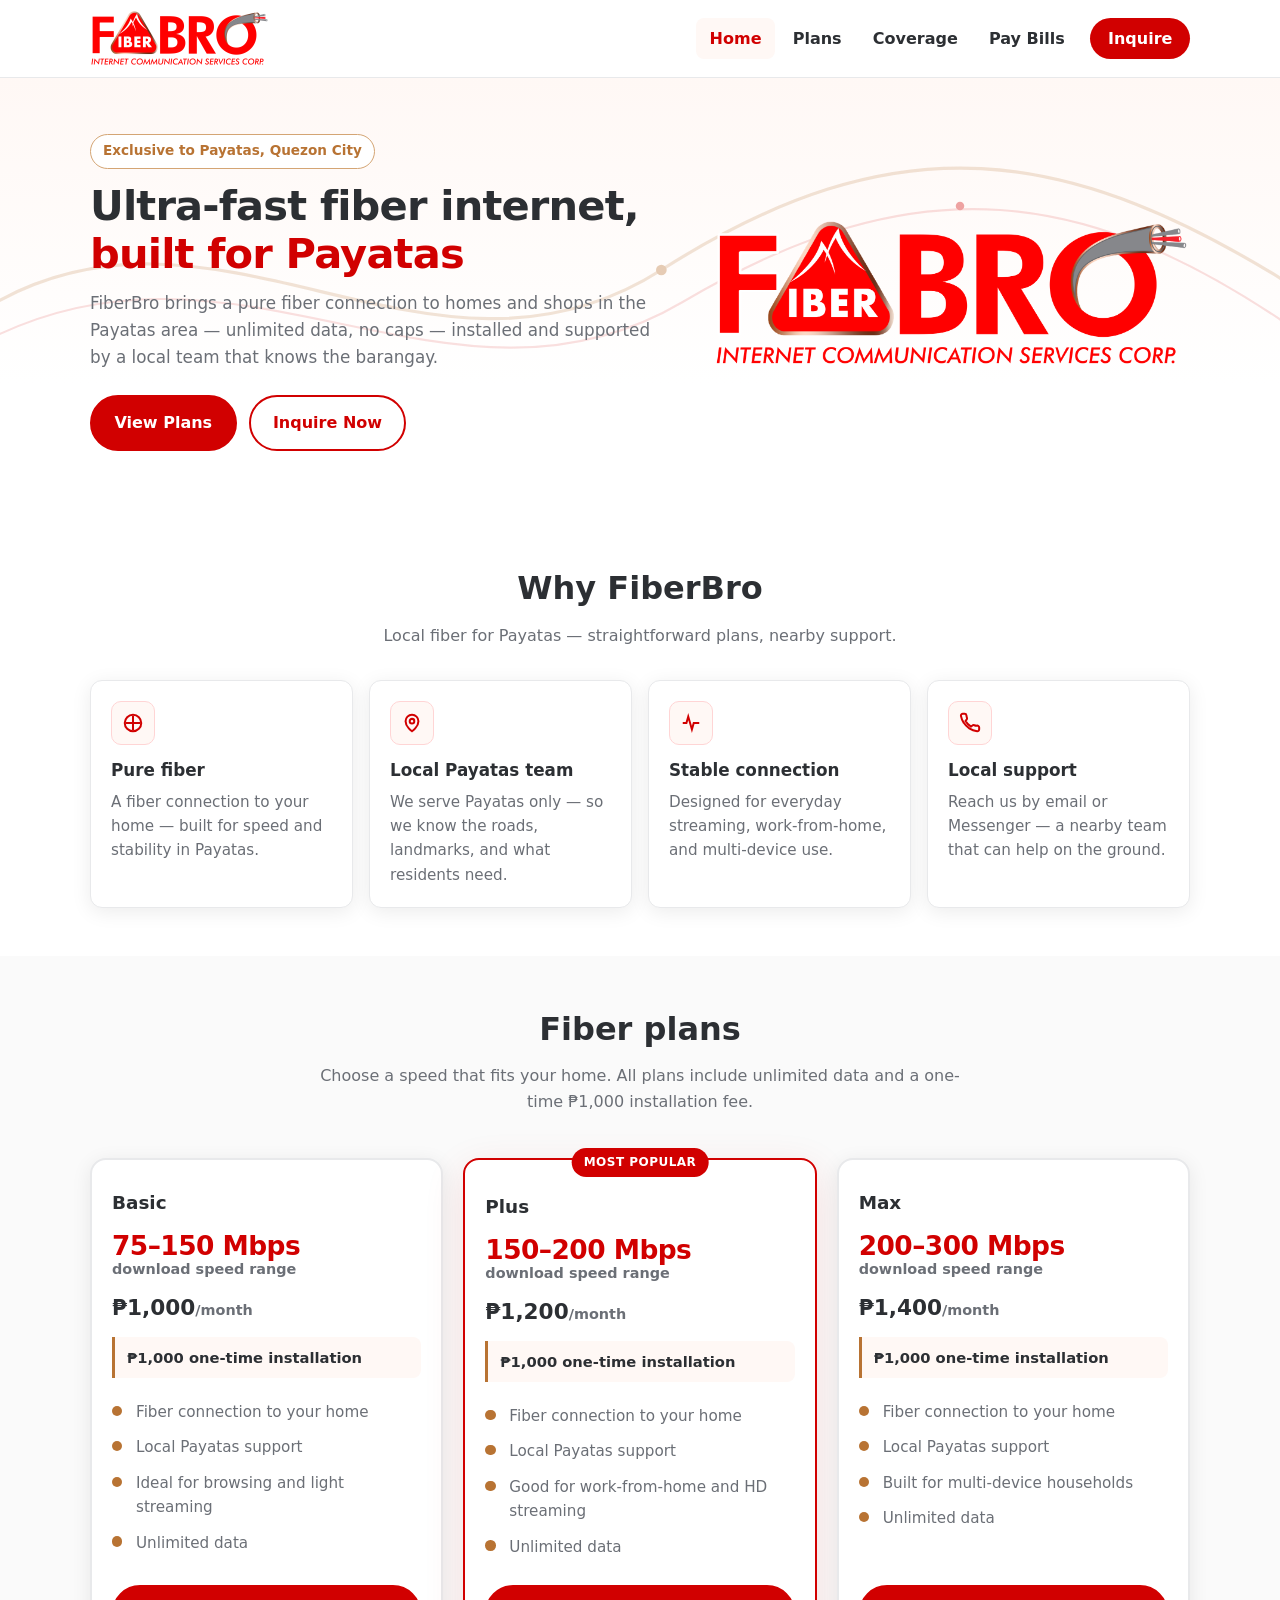
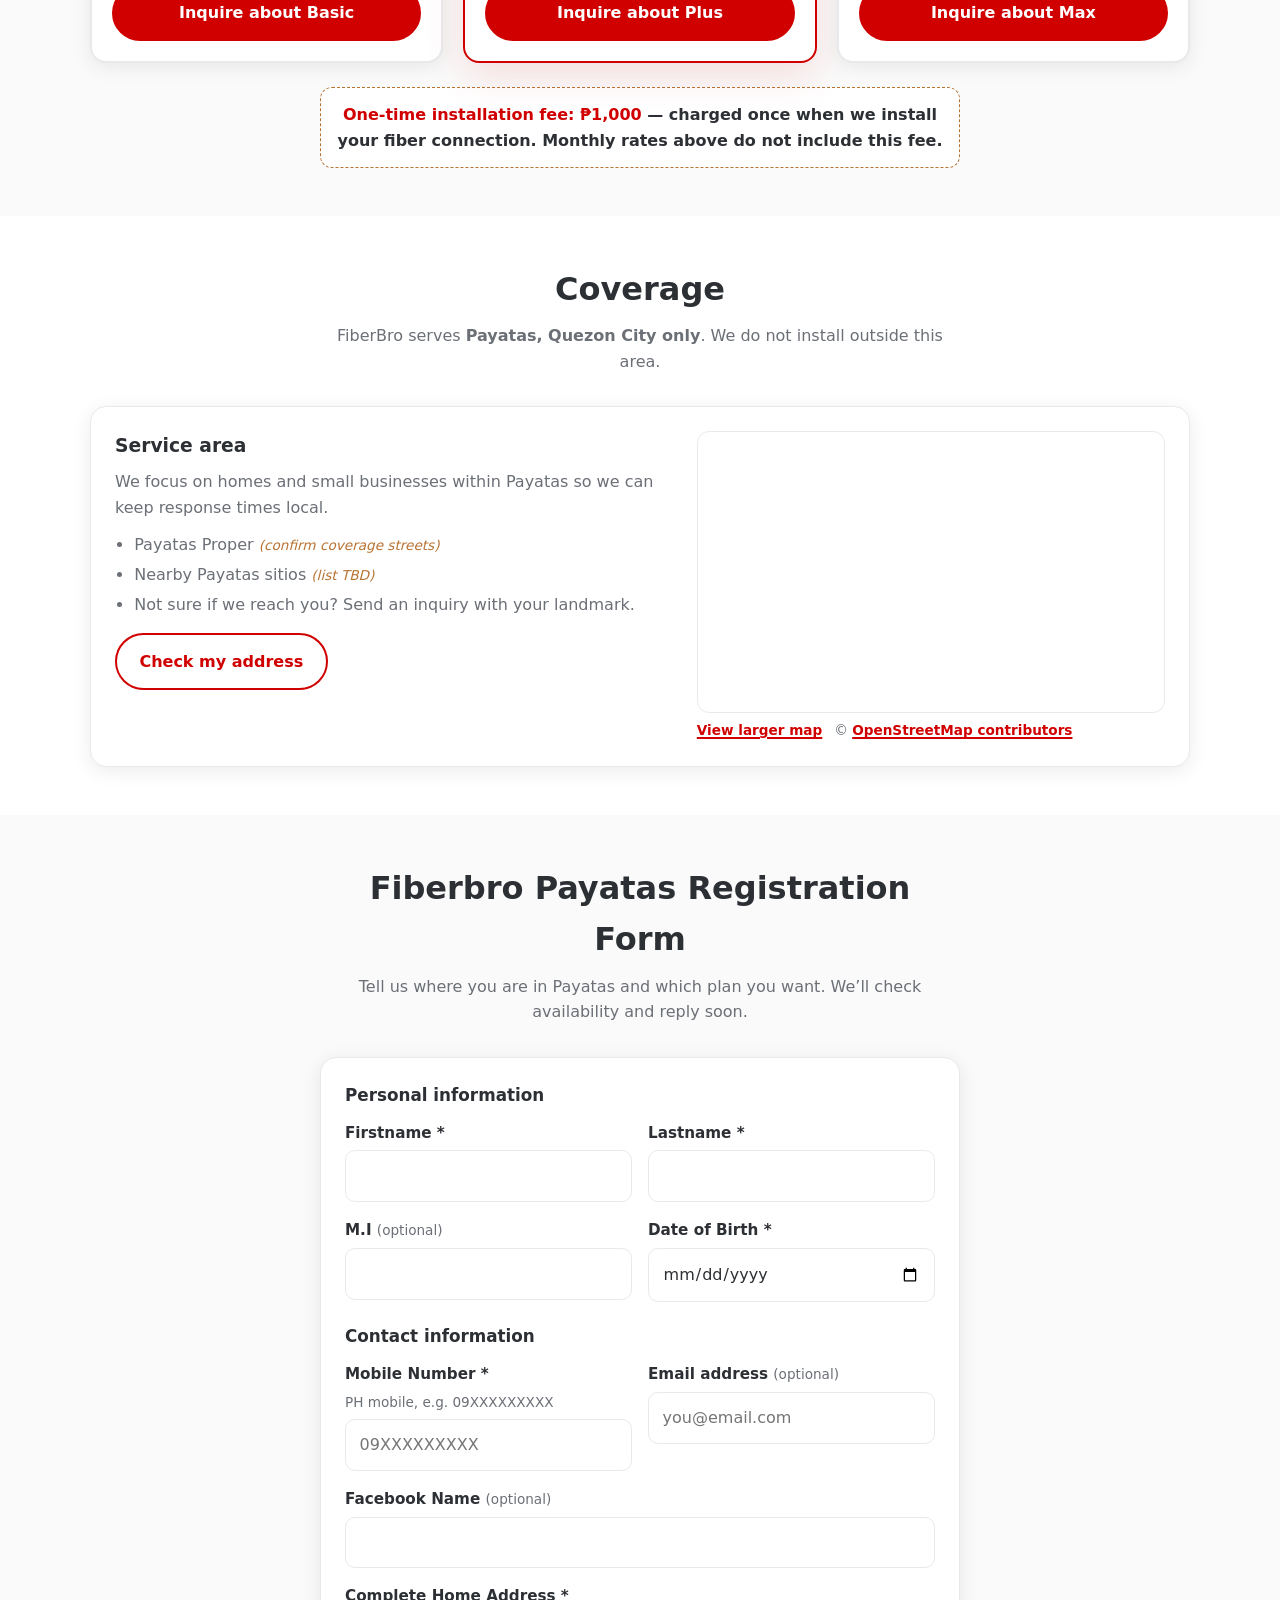
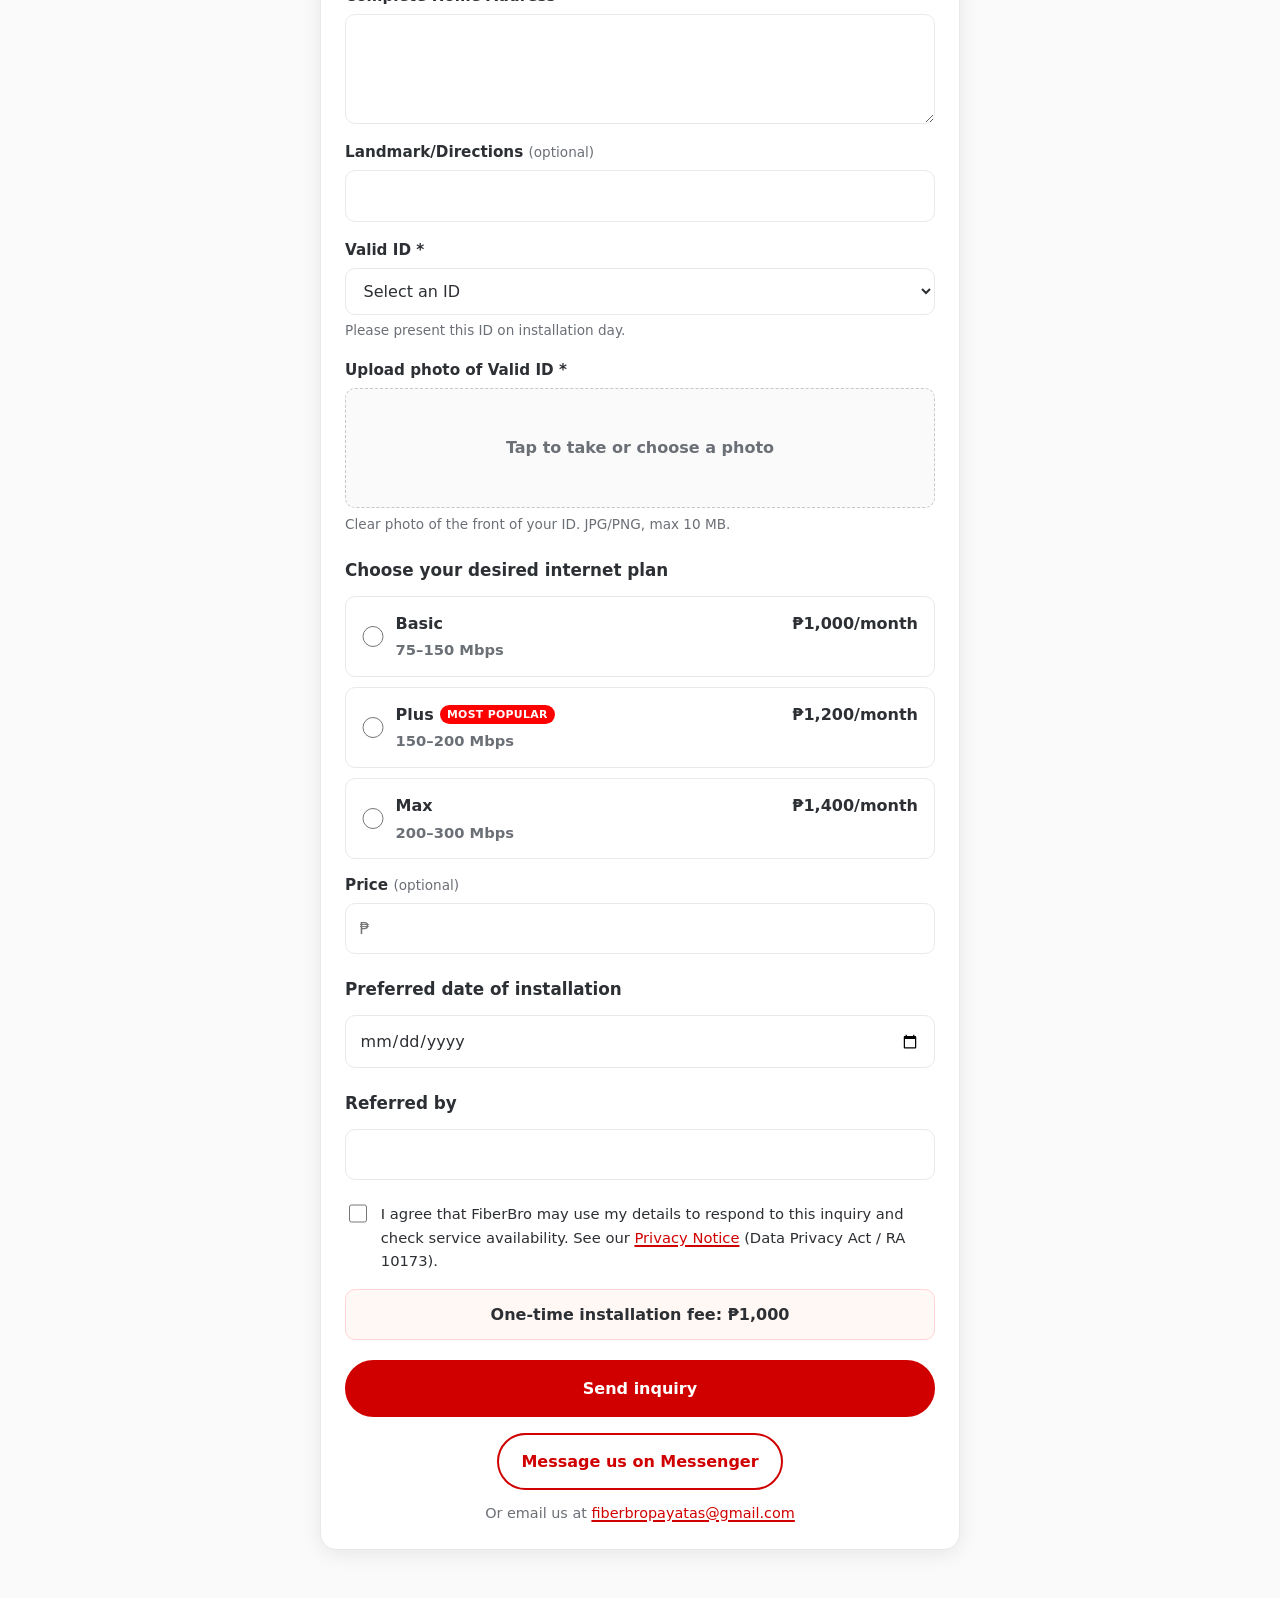
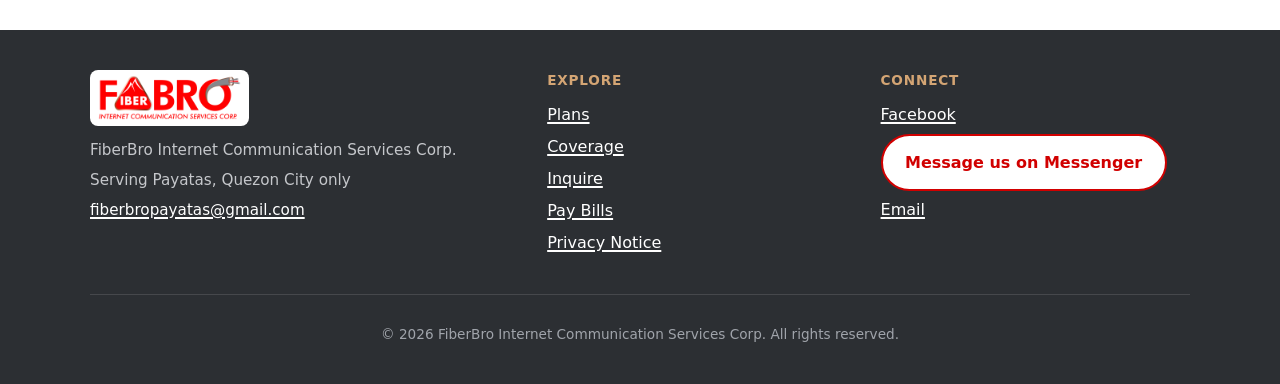
==== commit 0a65dba7: "Add bill payment, billing, map, and repairs Public Pay Bills page looks up an account and submits a " ====
--- a/index.html
+++ b/index.html
@@ -7,23 +7,23 @@
   <meta name="description" content="FiberBro Internet Communication Services Corp. brings fiber internet exclusively to Payatas, Quezon City. Plans from ₱1,000/month. Inquire today.">
   <meta name="theme-color" content="#D10000">
   <link rel="canonical" href="https://fiberbro.pages.dev/">
-  <link rel="icon" href="/assets/img/favicon-32.png?v=20261106q" type="image/png" sizes="32x32">
-  <link rel="icon" href="/assets/img/favicon-512.png?v=20261106q" type="image/png" sizes="512x512">
-  <link rel="apple-touch-icon" href="/assets/img/apple-touch-icon.png?v=20261106q">
+  <link rel="icon" href="/assets/img/favicon-32.png?v=20261106x" type="image/png" sizes="32x32">
+  <link rel="icon" href="/assets/img/favicon-512.png?v=20261106x" type="image/png" sizes="512x512">
+  <link rel="apple-touch-icon" href="/assets/img/apple-touch-icon.png?v=20261106x">
 
   <meta property="og:type" content="website">
   <meta property="og:site_name" content="FiberBro">
   <meta property="og:title" content="FiberBro — Ultra-fast fiber internet for Payatas">
   <meta property="og:description" content="Fiber internet exclusive to Payatas, Quezon City. Plans from ₱1,000/month plus ₱1,000 one-time installation.">
   <meta property="og:url" content="https://fiberbro.pages.dev/">
-  <meta property="og:image" content="https://fiberbro.pages.dev/assets/img/og-image.png?v=20261106q">
+  <meta property="og:image" content="https://fiberbro.pages.dev/assets/img/og-image.png?v=20261106x">
   <meta property="og:locale" content="en_PH">
   <meta name="twitter:card" content="summary_large_image">
   <meta name="twitter:title" content="FiberBro — Fiber internet for Payatas">
   <meta name="twitter:description" content="Local fiber internet for Payatas, Quezon City. Inquire today.">
-  <meta name="twitter:image" content="https://fiberbro.pages.dev/assets/img/og-image.png?v=20261106q">
-
-  <link rel="stylesheet" href="/assets/css/styles.css?v=20261106q">
+  <meta name="twitter:image" content="https://fiberbro.pages.dev/assets/img/og-image.png?v=20261106x">
+
+  <link rel="stylesheet" href="/assets/css/styles.css?v=20261106x">
 
   <script type="application/ld+json">
   {
@@ -34,7 +34,7 @@
     "description": "Fiber internet provider exclusive to the Payatas area of Quezon City, Philippines.",
     "url": "https://fiberbro.pages.dev/",
     "email": "fiberbropayatas@gmail.com",
-    "image": "https://fiberbro.pages.dev/assets/img/fiberbro-logo.png?v=20261106q",
+    "image": "https://fiberbro.pages.dev/assets/img/fiberbro-logo.png?v=20261106x",
     "areaServed": {
       "@type": "Place",
       "name": "Payatas, Quezon City, Philippines"
@@ -59,8 +59,8 @@
     <div class="container header-inner">
       <a class="logo-link" href="/" aria-label="FiberBro home">
         <picture>
-          <source type="image/webp" srcset="/assets/img/fiberbro-logo-header.webp?v=20261106q">
-          <img src="/assets/img/fiberbro-logo-header.png?v=20261106q" width="716" height="224" alt="FiberBro Internet Communication Services Corp.">
+          <source type="image/webp" srcset="/assets/img/fiberbro-logo-header.webp?v=20261106x">
+          <img src="/assets/img/fiberbro-logo-header.png?v=20261106x" width="716" height="224" alt="FiberBro Internet Communication Services Corp.">
         </picture>
       </a>
       <button class="nav-toggle" type="button" aria-controls="site-nav" aria-expanded="false" aria-label="Open menu">
@@ -73,6 +73,7 @@
           <li><a href="#home" aria-current="page">Home</a></li>
           <li><a href="#plans">Plans</a></li>
           <li><a href="#coverage">Coverage</a></li>
+          <li><a href="/pay/">Pay Bills</a></li>
           <li><a class="nav-cta" href="#inquire">Inquire</a></li>
         </ul>
       </nav>
@@ -100,8 +101,8 @@
         </div>
         <div class="hero-brand">
           <picture>
-            <source type="image/webp" srcset="/assets/img/fiberbro-logo.webp?v=20261106q">
-            <img src="/assets/img/fiberbro-logo.png?v=20261106q" width="1600" height="501" alt="FiberBro Internet Communication Services Corp. logo">
+            <source type="image/webp" srcset="/assets/img/fiberbro-logo.webp?v=20261106x">
+            <img src="/assets/img/fiberbro-logo.png?v=20261106x" width="1600" height="501" alt="FiberBro Internet Communication Services Corp. logo">
           </picture>
         </div>
       </div>
@@ -402,8 +403,8 @@
     <div class="container footer-grid">
       <div class="footer-brand">
         <picture>
-          <source type="image/webp" srcset="/assets/img/fiberbro-logo-header.webp?v=20261106q">
-          <img src="/assets/img/fiberbro-logo-header.png?v=20261106q" width="716" height="224" alt="FiberBro">
+          <source type="image/webp" srcset="/assets/img/fiberbro-logo-header.webp?v=20261106x">
+          <img src="/assets/img/fiberbro-logo-header.png?v=20261106x" width="716" height="224" alt="FiberBro">
         </picture>
         <p>FiberBro Internet Communication Services Corp.</p>
         <p>Serving Payatas, Quezon City only</p>
@@ -415,6 +416,7 @@
           <li><a href="#plans">Plans</a></li>
           <li><a href="#coverage">Coverage</a></li>
           <li><a href="#inquire">Inquire</a></li>
+          <li><a href="/pay/">Pay Bills</a></li>
           <li><a href="/privacy.html">Privacy Notice</a></li>
         </ul>
       </div>
@@ -432,7 +434,7 @@
     </div>
   </footer>
 
-  <script src="/admin/config.js?v=20261106q"></script>
-  <script src="/assets/js/main.js?v=20261106q" defer></script>
+  <script src="/admin/config.js?v=20261106x"></script>
+  <script src="/assets/js/main.js?v=20261106x" defer></script>
 </body>
 </html>
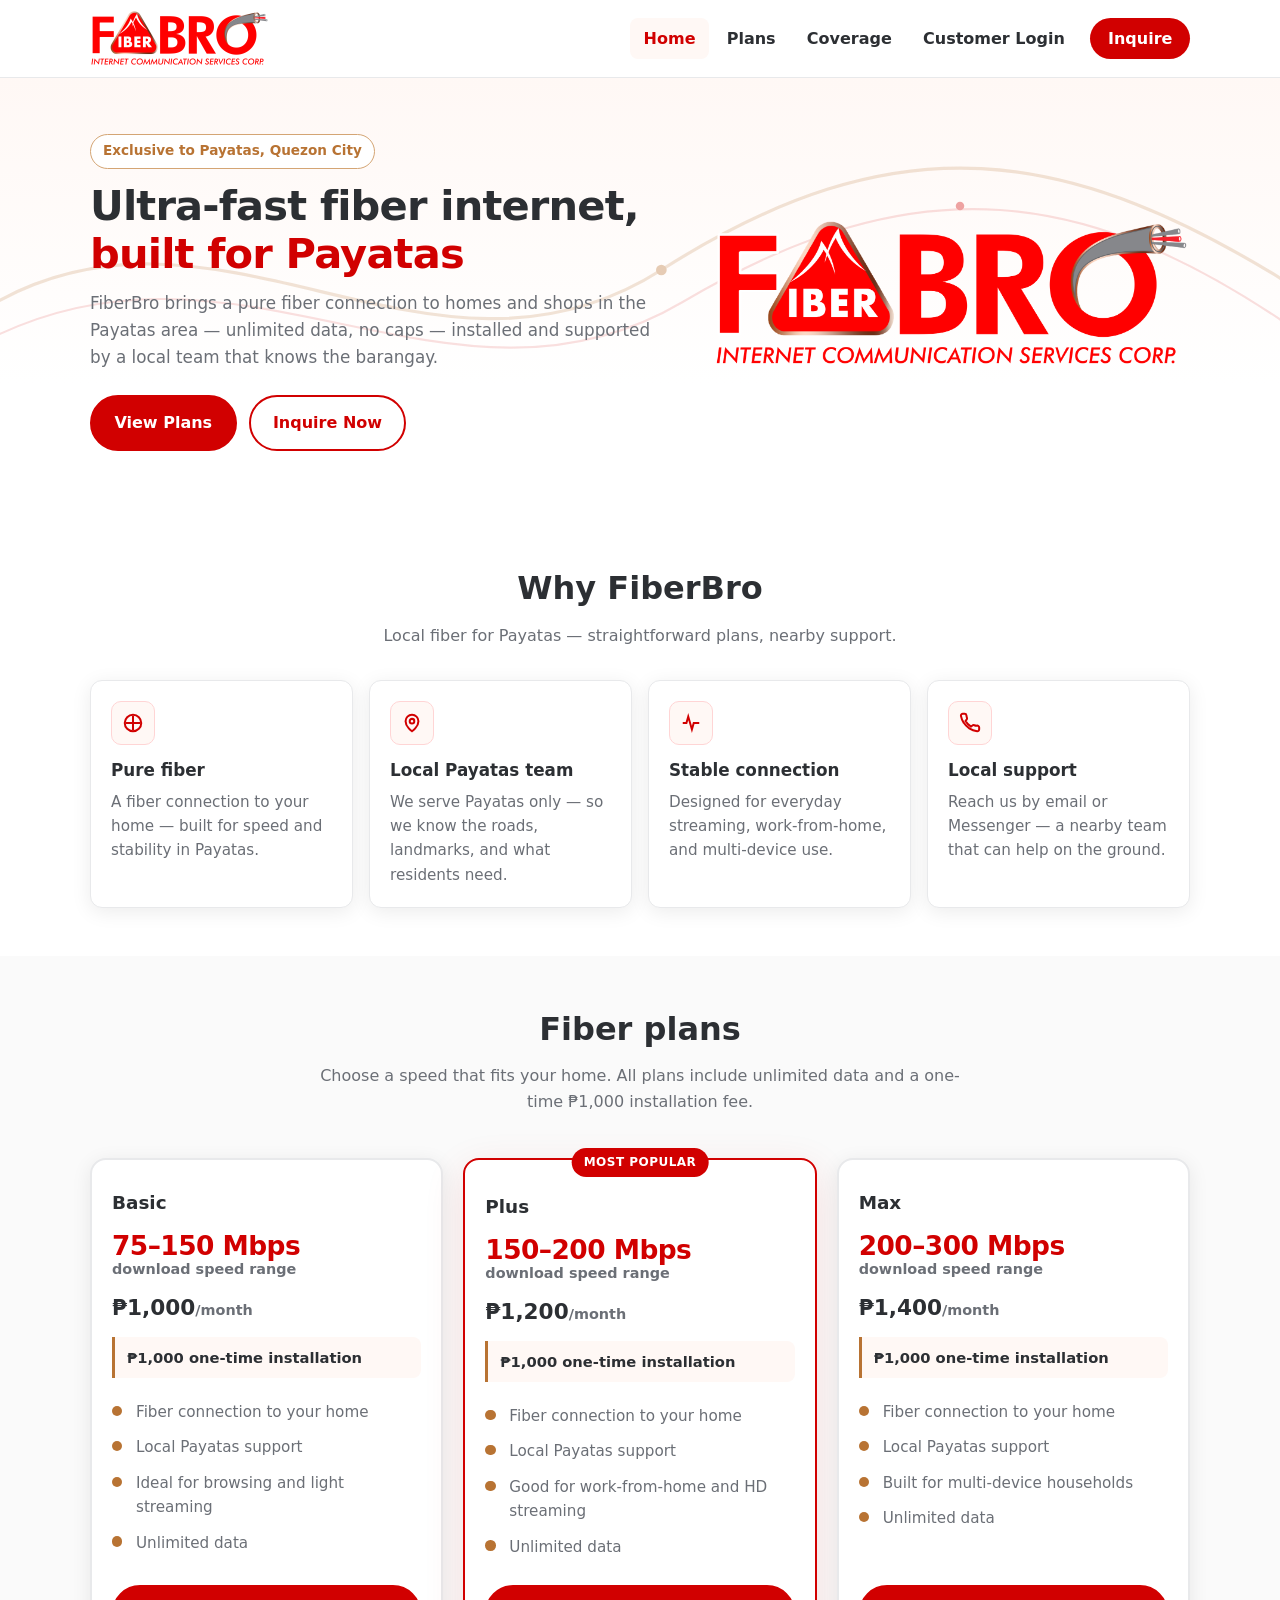
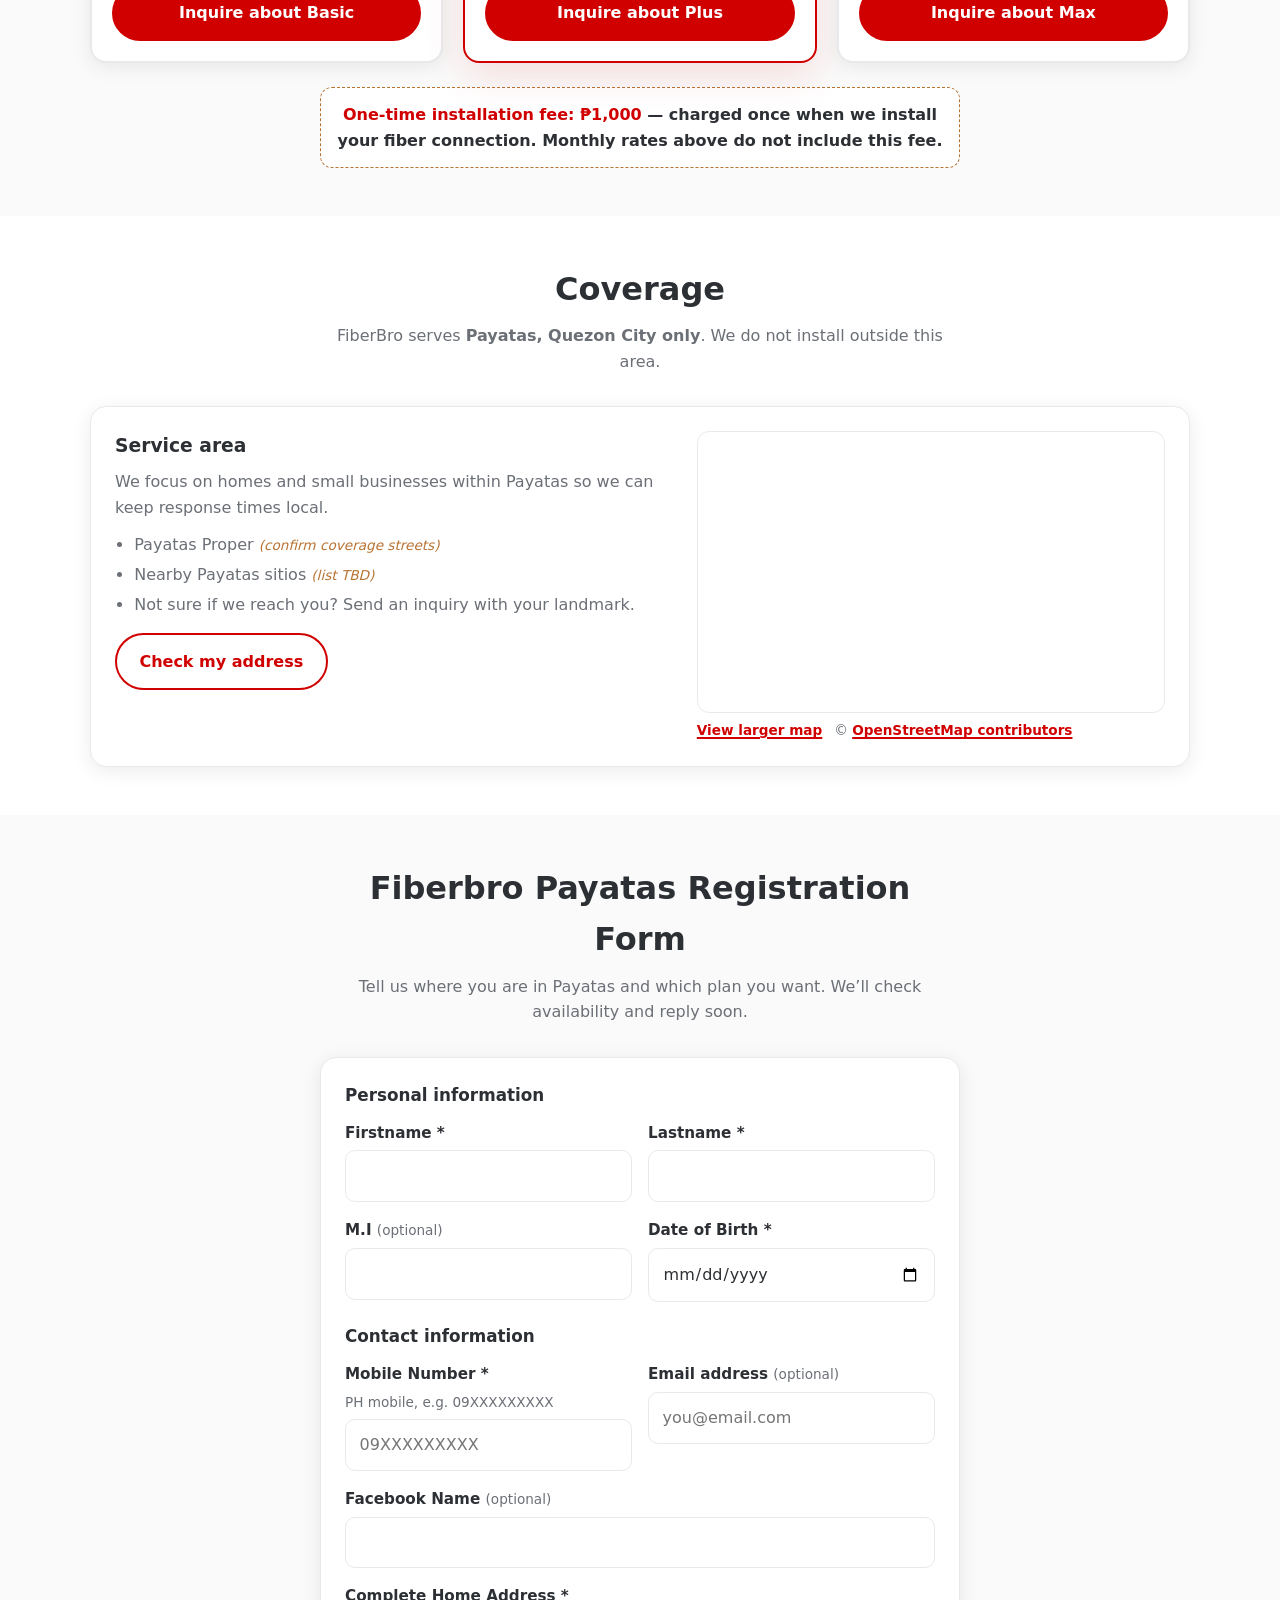
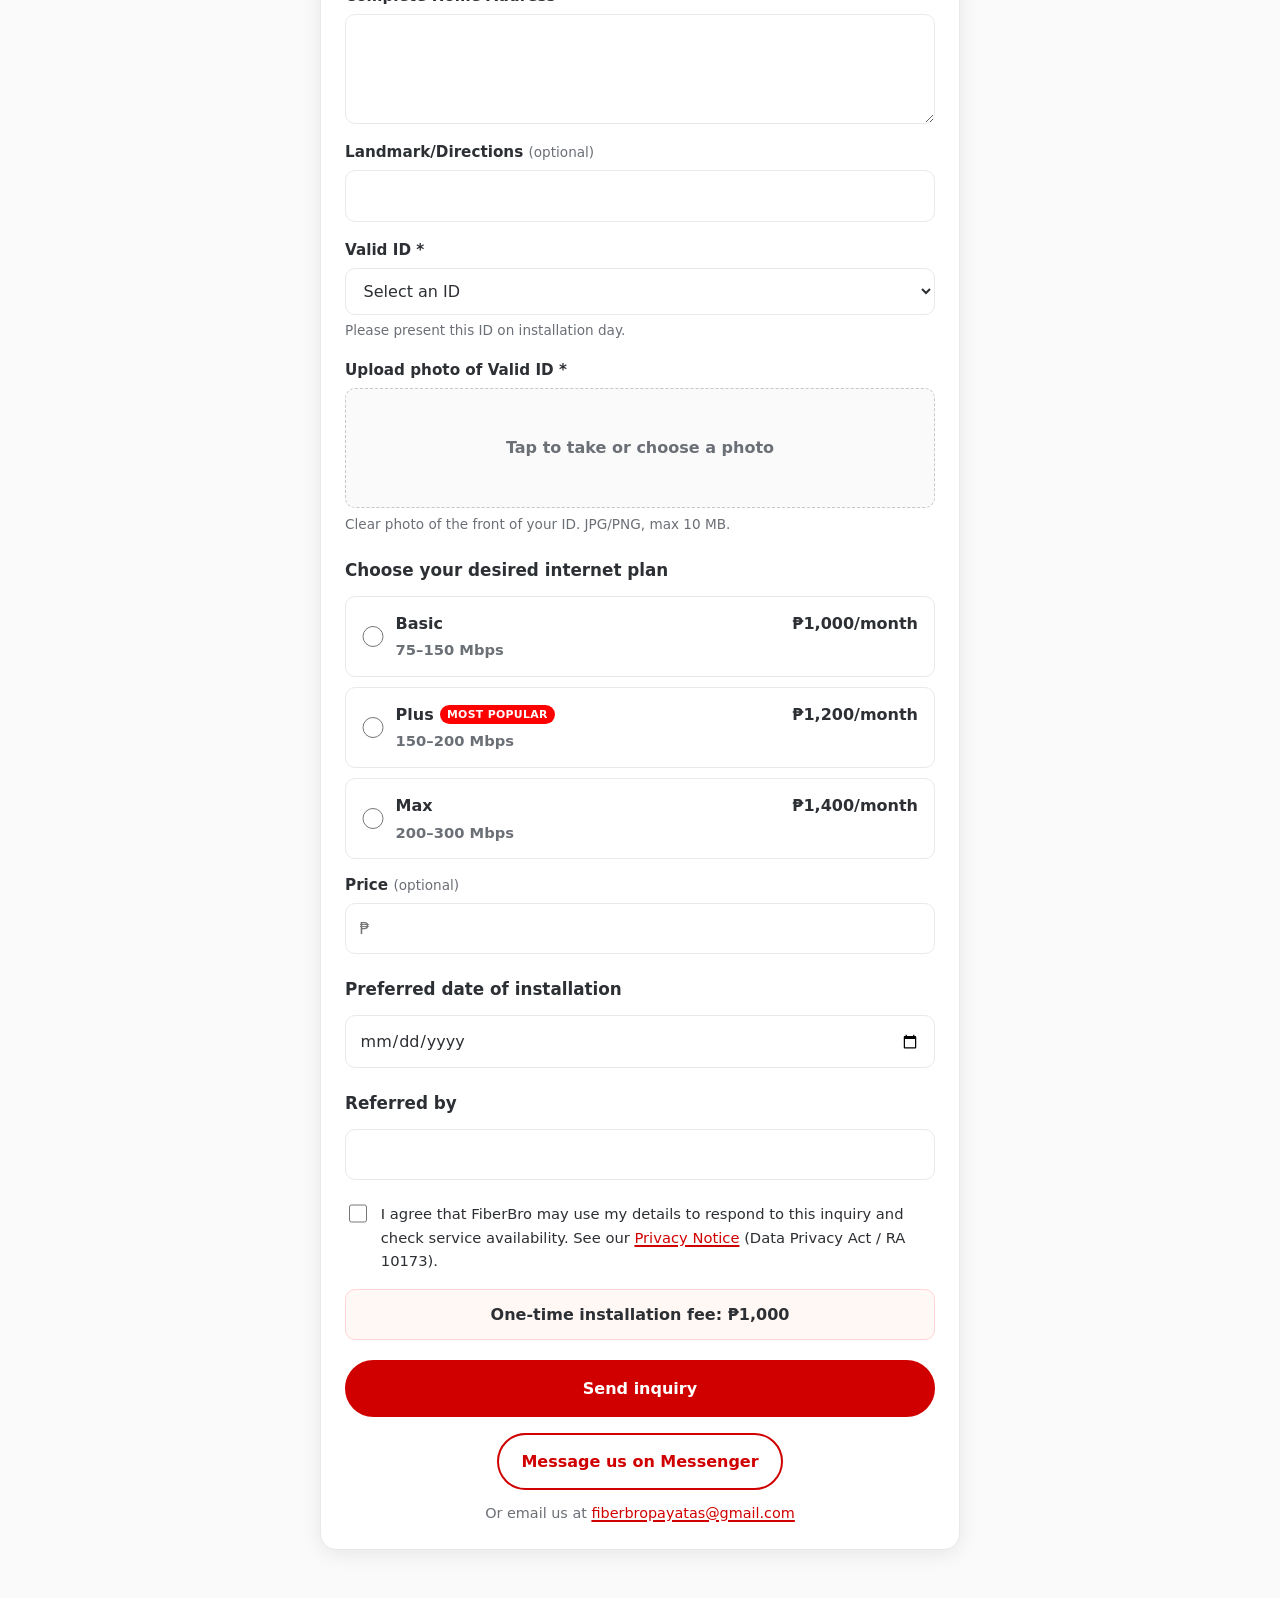
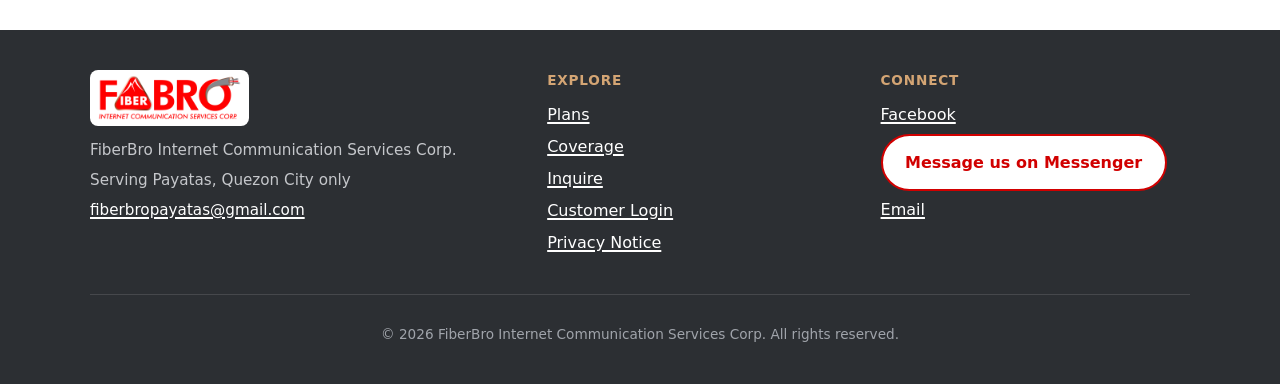
==== commit e3de03b8: "Add customer login and replace public Pay Bills Customers sign in with an account number and a PIN, " ====
--- a/index.html
+++ b/index.html
@@ -7,23 +7,23 @@
   <meta name="description" content="FiberBro Internet Communication Services Corp. brings fiber internet exclusively to Payatas, Quezon City. Plans from ₱1,000/month. Inquire today.">
   <meta name="theme-color" content="#D10000">
   <link rel="canonical" href="https://fiberbro.pages.dev/">
-  <link rel="icon" href="/assets/img/favicon-32.png?v=20261106x" type="image/png" sizes="32x32">
-  <link rel="icon" href="/assets/img/favicon-512.png?v=20261106x" type="image/png" sizes="512x512">
-  <link rel="apple-touch-icon" href="/assets/img/apple-touch-icon.png?v=20261106x">
+  <link rel="icon" href="/assets/img/favicon-32.png?v=20261111a" type="image/png" sizes="32x32">
+  <link rel="icon" href="/assets/img/favicon-512.png?v=20261111a" type="image/png" sizes="512x512">
+  <link rel="apple-touch-icon" href="/assets/img/apple-touch-icon.png?v=20261111a">
 
   <meta property="og:type" content="website">
   <meta property="og:site_name" content="FiberBro">
   <meta property="og:title" content="FiberBro — Ultra-fast fiber internet for Payatas">
   <meta property="og:description" content="Fiber internet exclusive to Payatas, Quezon City. Plans from ₱1,000/month plus ₱1,000 one-time installation.">
   <meta property="og:url" content="https://fiberbro.pages.dev/">
-  <meta property="og:image" content="https://fiberbro.pages.dev/assets/img/og-image.png?v=20261106x">
+  <meta property="og:image" content="https://fiberbro.pages.dev/assets/img/og-image.png?v=20261111a">
   <meta property="og:locale" content="en_PH">
   <meta name="twitter:card" content="summary_large_image">
   <meta name="twitter:title" content="FiberBro — Fiber internet for Payatas">
   <meta name="twitter:description" content="Local fiber internet for Payatas, Quezon City. Inquire today.">
-  <meta name="twitter:image" content="https://fiberbro.pages.dev/assets/img/og-image.png?v=20261106x">
-
-  <link rel="stylesheet" href="/assets/css/styles.css?v=20261106x">
+  <meta name="twitter:image" content="https://fiberbro.pages.dev/assets/img/og-image.png?v=20261111a">
+
+  <link rel="stylesheet" href="/assets/css/styles.css?v=20261111a">
 
   <script type="application/ld+json">
   {
@@ -34,7 +34,7 @@
     "description": "Fiber internet provider exclusive to the Payatas area of Quezon City, Philippines.",
     "url": "https://fiberbro.pages.dev/",
     "email": "fiberbropayatas@gmail.com",
-    "image": "https://fiberbro.pages.dev/assets/img/fiberbro-logo.png?v=20261106x",
+    "image": "https://fiberbro.pages.dev/assets/img/fiberbro-logo.png?v=20261111a",
     "areaServed": {
       "@type": "Place",
       "name": "Payatas, Quezon City, Philippines"
@@ -59,8 +59,8 @@
     <div class="container header-inner">
       <a class="logo-link" href="/" aria-label="FiberBro home">
         <picture>
-          <source type="image/webp" srcset="/assets/img/fiberbro-logo-header.webp?v=20261106x">
-          <img src="/assets/img/fiberbro-logo-header.png?v=20261106x" width="716" height="224" alt="FiberBro Internet Communication Services Corp.">
+          <source type="image/webp" srcset="/assets/img/fiberbro-logo-header.webp?v=20261111a">
+          <img src="/assets/img/fiberbro-logo-header.png?v=20261111a" width="716" height="224" alt="FiberBro Internet Communication Services Corp.">
         </picture>
       </a>
       <button class="nav-toggle" type="button" aria-controls="site-nav" aria-expanded="false" aria-label="Open menu">
@@ -73,7 +73,7 @@
           <li><a href="#home" aria-current="page">Home</a></li>
           <li><a href="#plans">Plans</a></li>
           <li><a href="#coverage">Coverage</a></li>
-          <li><a href="/pay/">Pay Bills</a></li>
+          <li><a href="/login/">Customer Login</a></li>
           <li><a class="nav-cta" href="#inquire">Inquire</a></li>
         </ul>
       </nav>
@@ -101,8 +101,8 @@
         </div>
         <div class="hero-brand">
           <picture>
-            <source type="image/webp" srcset="/assets/img/fiberbro-logo.webp?v=20261106x">
-            <img src="/assets/img/fiberbro-logo.png?v=20261106x" width="1600" height="501" alt="FiberBro Internet Communication Services Corp. logo">
+            <source type="image/webp" srcset="/assets/img/fiberbro-logo.webp?v=20261111a">
+            <img src="/assets/img/fiberbro-logo.png?v=20261111a" width="1600" height="501" alt="FiberBro Internet Communication Services Corp. logo">
           </picture>
         </div>
       </div>
@@ -403,8 +403,8 @@
     <div class="container footer-grid">
       <div class="footer-brand">
         <picture>
-          <source type="image/webp" srcset="/assets/img/fiberbro-logo-header.webp?v=20261106x">
-          <img src="/assets/img/fiberbro-logo-header.png?v=20261106x" width="716" height="224" alt="FiberBro">
+          <source type="image/webp" srcset="/assets/img/fiberbro-logo-header.webp?v=20261111a">
+          <img src="/assets/img/fiberbro-logo-header.png?v=20261111a" width="716" height="224" alt="FiberBro">
         </picture>
         <p>FiberBro Internet Communication Services Corp.</p>
         <p>Serving Payatas, Quezon City only</p>
@@ -416,7 +416,7 @@
           <li><a href="#plans">Plans</a></li>
           <li><a href="#coverage">Coverage</a></li>
           <li><a href="#inquire">Inquire</a></li>
-          <li><a href="/pay/">Pay Bills</a></li>
+          <li><a href="/login/">Customer Login</a></li>
           <li><a href="/privacy.html">Privacy Notice</a></li>
         </ul>
       </div>
@@ -434,7 +434,7 @@
     </div>
   </footer>
 
-  <script src="/admin/config.js?v=20261106x"></script>
-  <script src="/assets/js/main.js?v=20261106x" defer></script>
+  <script src="/admin/config.js?v=20261111a"></script>
+  <script src="/assets/js/main.js?v=20261111a" defer></script>
 </body>
 </html>
--- a/assets/css/styles.css
+++ b/assets/css/styles.css
@@ -485,6 +485,43 @@
 }
 .field input:hover, .field select:hover, .field textarea:hover { border-color: #c5c7cb; }
 .field textarea { min-height: 110px; resize: vertical; }
+.pin-row { display: flex; gap: 0.5rem; align-items: center; }
+.pin-row input { flex: 1 1 auto; min-width: 0; }
+.pin-row .btn { flex: 0 0 auto; white-space: nowrap; }
+.login-help { margin: 1.1rem 0 0; font-size: 0.95rem; }
+.portal-card { max-width: 760px; }
+.portal-block { margin-top: 1.35rem; }
+.portal-block h2 { margin: 0 0 0.45rem; font-size: 1.15rem; }
+.portal-actions { display: flex; justify-content: flex-end; margin: 0 0 0.75rem; }
+.bill-list { display: flex; flex-direction: column; gap: 0.55rem; margin: 1rem 0; }
+.bill-choice {
+  display: flex;
+  justify-content: space-between;
+  gap: 0.75rem;
+  align-items: center;
+  width: 100%;
+  text-align: left;
+  background: #fff;
+  border: 1.5px solid var(--gray-light);
+  border-radius: 12px;
+  padding: 0.8rem 0.9rem;
+  cursor: pointer;
+  font: inherit;
+  color: inherit;
+}
+.bill-choice.is-selected { border-color: #FF0000; box-shadow: inset 0 0 0 1px #FF0000; }
+.gcash-box {
+  background: var(--bg-warm);
+  border: 1px solid #ffd5d5;
+  border-radius: 12px;
+  padding: 0.9rem;
+  margin: 0.75rem 0 1rem;
+}
+.gcash-box img { display: block; max-width: min(220px, 100%); height: auto; margin: 0.5rem auto; }
+.pay-note { color: var(--gray); }
+@media (max-width: 600px) {
+  .bill-choice { flex-direction: column; align-items: flex-start; }
+}
 .form-section { margin: 0 0 1.35rem; }
 .form-section h3 {
   margin: 0 0 0.75rem;
